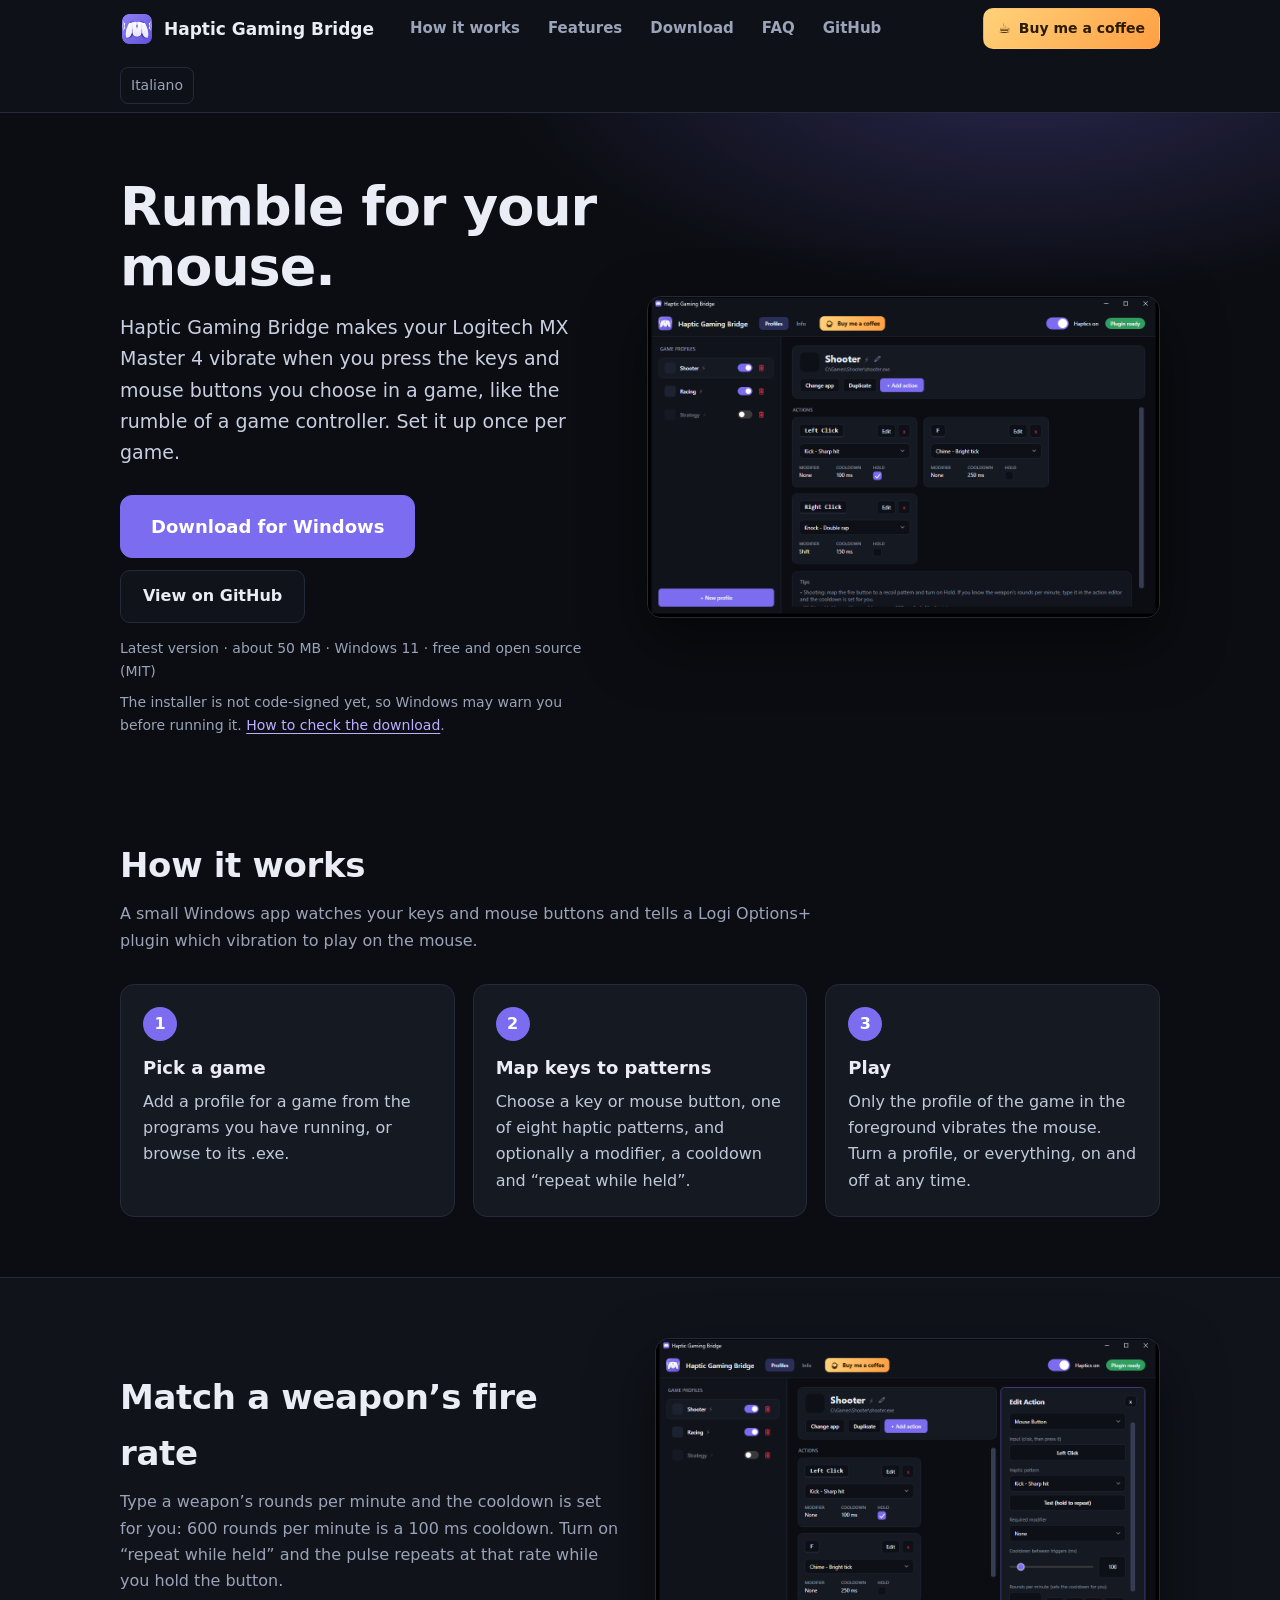
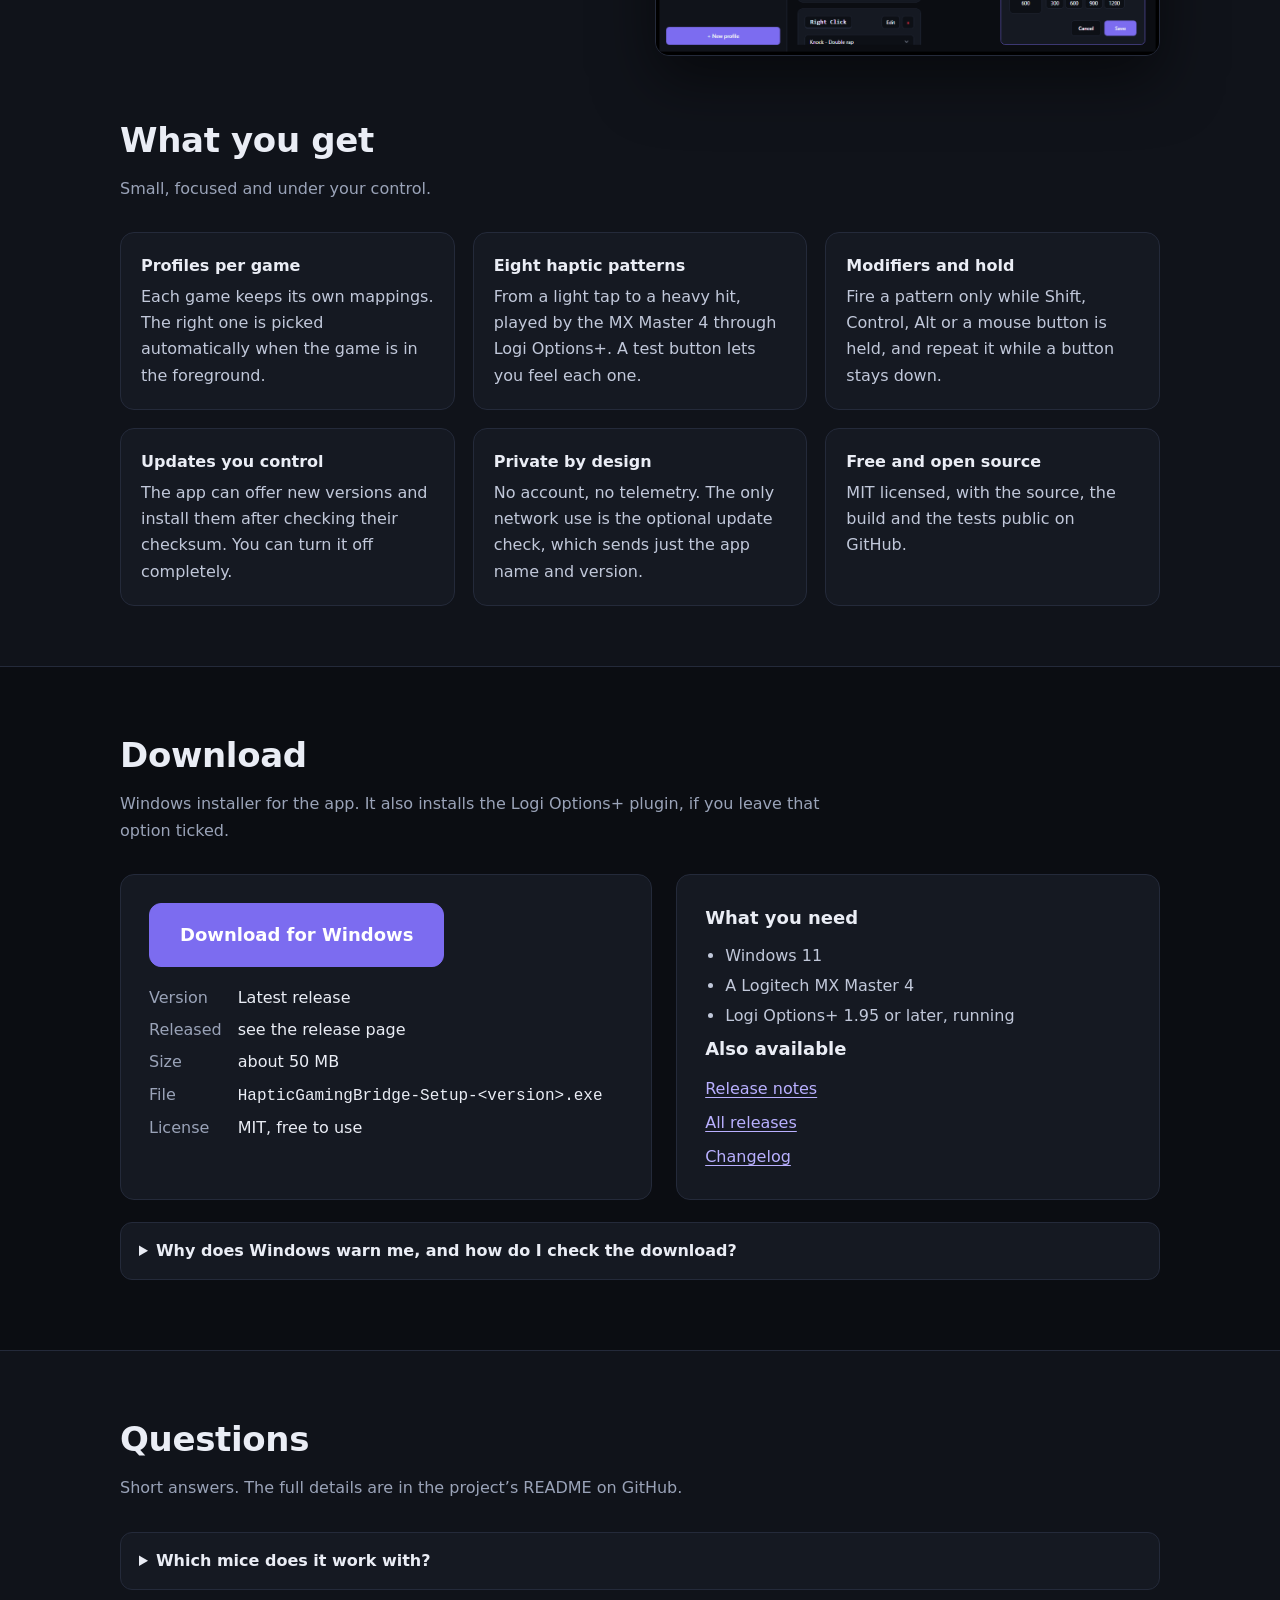
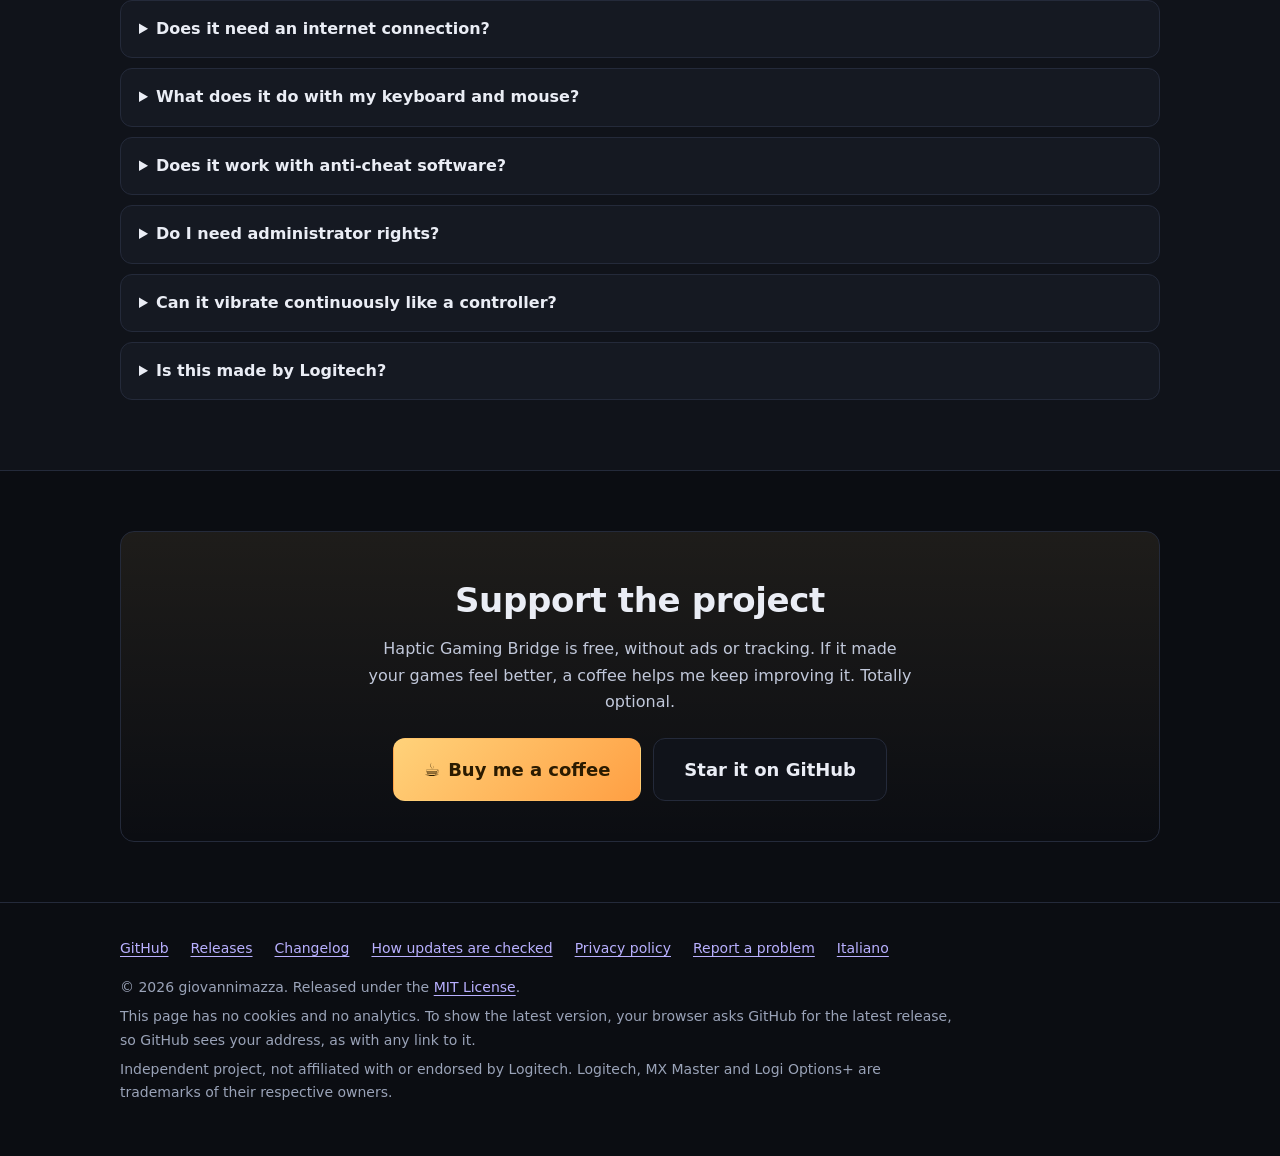
==== site/index.html @ e9592797 "Add a static website with the download page, and a way to deploy it site/ has an English and an Ital" ====
<!doctype html>
<html lang="en">
<head>
<meta charset="utf-8">
<meta name="viewport" content="width=device-width, initial-scale=1">
<meta http-equiv="Content-Security-Policy" content="default-src 'none'; script-src 'self'; style-src 'self'; img-src 'self'; connect-src https://api.github.com; base-uri 'none'; form-action 'none'">
<title>Haptic Gaming Bridge: haptic feedback for games on the Logitech MX Master 4</title>
<meta name="description" content="Make your Logitech MX Master 4 vibrate like a game controller. Choose the keys and mouse buttons per game. Free and open source for Windows.">
<meta name="theme-color" content="#10131a">
<link rel="icon" href="assets/favicon.ico">
<link rel="alternate" hreflang="it" href="it/">
<link rel="stylesheet" href="assets/style.css">
</head>
<body>
<a class="skip" href="#main">Skip to content</a>

<header class="top">
  <div class="wrap">
    <a class="brand" href="./"><img src="assets/icon-256.png" width="34" height="34" alt="">Haptic Gaming Bridge</a>
    <nav class="main" aria-label="Main">
      <a href="#how">How it works</a>
      <a href="#features">Features</a>
      <a href="#download">Download</a>
      <a href="#faq">FAQ</a>
      <a href="https://github.com/giovannimazza/haptic-bridge">GitHub</a>
    </nav>
    <span class="spacer"></span>
    <a class="btn btn-coffee btn-small" href="https://paypal.me/giovanbattistamazza"><span class="cup" aria-hidden="true">☕</span> Buy me a coffee</a>
    <a class="lang" href="it/" hreflang="it" lang="it">Italiano</a>
  </div>
</header>

<main id="main">
  <div class="hero">
    <div class="wrap">
      <div>
        <h1>Rumble for your mouse.</h1>
        <p class="lead">Haptic Gaming Bridge makes your Logitech MX Master 4 vibrate when you press the keys and mouse buttons you choose in a game, like the rumble of a game controller. Set it up once per game.</p>
        <div class="cta">
          <a class="btn btn-primary btn-big" data-dl href="https://github.com/giovannimazza/haptic-bridge/releases/latest">Download for Windows</a>
          <a class="btn" href="https://github.com/giovannimazza/haptic-bridge">View on GitHub</a>
        </div>
        <p class="meta"><span data-version>Latest version</span> · <span data-size>about 50 MB</span> · Windows 11 · free and open source (MIT)</p>
        <p class="note">The installer is not code-signed yet, so Windows may warn you before running it. <a href="#verify">How to check the download</a>.</p>
      </div>
      <figure class="shot">
        <img src="assets/screenshot-profile.png" width="1180" height="740" alt="The Haptic Gaming Bridge window: a list of game profiles on the left and, for the selected game, three actions that map keys and mouse buttons to haptic patterns.">
      </figure>
    </div>
  </div>

  <section id="how">
    <div class="wrap">
      <h2>How it works</h2>
      <p class="sub">A small Windows app watches your keys and mouse buttons and tells a Logi Options+ plugin which vibration to play on the mouse.</p>
      <div class="grid3">
        <div class="card"><span class="step">1</span><h3>Pick a game</h3><p>Add a profile for a game from the programs you have running, or browse to its .exe.</p></div>
        <div class="card"><span class="step">2</span><h3>Map keys to patterns</h3><p>Choose a key or mouse button, one of eight haptic patterns, and optionally a modifier, a cooldown and “repeat while held”.</p></div>
        <div class="card"><span class="step">3</span><h3>Play</h3><p>Only the profile of the game in the foreground vibrates the mouse. Turn a profile, or everything, on and off at any time.</p></div>
      </div>
    </div>
  </section>

  <section class="alt" id="features">
    <div class="wrap">
      <div class="grid2">
        <div>
          <h2>Match a weapon’s fire rate</h2>
          <p class="sub flush">Type a weapon’s rounds per minute and the cooldown is set for you: 600 rounds per minute is a 100 ms cooldown. Turn on “repeat while held” and the pulse repeats at that rate while you hold the button.</p>
        </div>
        <figure class="shot">
          <img src="assets/screenshot-editor.png" width="1180" height="740" loading="lazy" alt="The action editor with a rounds-per-minute box set to 600, which sets the cooldown to 100 milliseconds.">
        </figure>
      </div>
      <h2 class="gap">What you get</h2>
      <p class="sub">Small, focused and under your control.</p>
      <ul class="features">
        <li><strong>Profiles per game</strong><span>Each game keeps its own mappings. The right one is picked automatically when the game is in the foreground.</span></li>
        <li><strong>Eight haptic patterns</strong><span>From a light tap to a heavy hit, played by the MX Master 4 through Logi Options+. A test button lets you feel each one.</span></li>
        <li><strong>Modifiers and hold</strong><span>Fire a pattern only while Shift, Control, Alt or a mouse button is held, and repeat it while a button stays down.</span></li>
        <li><strong>Updates you control</strong><span>The app can offer new versions and install them after checking their checksum. You can turn it off completely.</span></li>
        <li><strong>Private by design</strong><span>No account, no telemetry. The only network use is the optional update check, which sends just the app name and version.</span></li>
        <li><strong>Free and open source</strong><span>MIT licensed, with the source, the build and the tests public on GitHub.</span></li>
      </ul>
    </div>
  </section>

  <section id="download">
    <div class="wrap">
      <h2>Download</h2>
      <p class="sub">Windows installer for the app. It also installs the Logi Options+ plugin, if you leave that option ticked.</p>
      <div class="dl">
        <div class="card">
          <a class="btn btn-primary btn-big" data-dl href="https://github.com/giovannimazza/haptic-bridge/releases/latest">Download for Windows</a>
          <dl class="kv">
            <dt>Version</dt><dd data-version>Latest release</dd>
            <dt>Released</dt><dd data-date>see the release page</dd>
            <dt>Size</dt><dd><span data-size>about 50 MB</span></dd>
            <dt>File</dt><dd><code data-installer-name>HapticGamingBridge-Setup-&lt;version&gt;.exe</code></dd>
            <dt>License</dt><dd>MIT, free to use</dd>
          </dl>
          <div id="verify" data-sha-block hidden>
            <p class="label">SHA-256 of the installer</p>
            <div class="sha"><code id="sha" data-sha></code><button class="btn btn-small" type="button" data-copy="#sha" data-done="Copied">Copy</button></div>
          </div>
        </div>
        <div class="card">
          <h3>What you need</h3>
          <ul class="list">
            <li>Windows 11</li>
            <li>A Logitech MX Master 4</li>
            <li>Logi Options+ 1.95 or later, running</li>
          </ul>
          <h3 class="gap-s">Also available</h3>
          <ul class="links">
            <li data-plugin-item hidden><a data-plugin href="https://github.com/giovannimazza/haptic-bridge/releases/latest">Logi Options+ plugin on its own (.lplug4)</a></li>
            <li data-sums-item hidden><a data-sums href="https://github.com/giovannimazza/haptic-bridge/releases/latest">Checksums (SHA256SUMS.txt)</a></li>
            <li><a data-notes href="https://github.com/giovannimazza/haptic-bridge/releases/latest">Release notes</a></li>
            <li><a href="https://github.com/giovannimazza/haptic-bridge/releases">All releases</a></li>
            <li><a href="https://github.com/giovannimazza/haptic-bridge/blob/main/CHANGELOG.md">Changelog</a></li>
          </ul>
        </div>
      </div>
      <details class="gap-s">
        <summary>Why does Windows warn me, and how do I check the download?</summary>
        <p>The installer is not code-signed yet (code signing for the project is being set up), so Windows SmartScreen may show “Windows protected your PC”. Before you run it you can check that your file is exactly the one published on GitHub by comparing its SHA-256 with the value above, or with the one on the release page.</p>
        <p>In PowerShell, from the folder of the download:</p>
        <pre><code>Get-FileHash .\HapticGamingBridge-Setup-&lt;version&gt;.exe -Algorithm SHA256</code></pre>
        <p>The two values must be identical. If you install from this page, the app can later update itself: it only runs an installer from this project’s GitHub releases whose checksum matches the published one.</p>
      </details>
    </div>
  </section>

  <section class="alt" id="faq">
    <div class="wrap">
      <h2>Questions</h2>
      <p class="sub">Short answers. The full details are in the project’s README on GitHub.</p>
      <details><summary>Which mice does it work with?</summary><p>Only the Logitech MX Master 4, which has the haptic motor. The vibration is played through Logi Options+, so it has to be installed and running.</p></details>
      <details><summary>Does it need an internet connection?</summary><p>No. The only thing the app does on the network is an optional check for updates (it asks GitHub for the latest release and sends only the app name and version). You can turn it off in the app, under Info → Updates, and then it makes no network connections at all.</p></details>
      <details><summary>What does it do with my keyboard and mouse?</summary><p>To work it installs a global keyboard and mouse hook, so it can see key presses and mouse buttons. It only compares them with the actions you set up, and does not record, store or send them. Profiles are saved on your PC, in <code>%APPDATA%\HapticGamingBridge</code>.</p></details>
      <details><summary>Does it work with anti-cheat software?</summary><p>It has not been tested with anti-cheat software. Because it uses a global input hook, check the rules of a competitive game before using it.</p></details>
      <details><summary>Do I need administrator rights?</summary><p>Not to install: it installs for your user only. A game that runs as administrator hides its input from normal programs, so in that case the app has to run as administrator too.</p></details>
      <details><summary>Can it vibrate continuously like a controller?</summary><p>No. Logi Options+ offers short, predefined vibration patterns. Each trigger is a short pulse, and the mouse may merge pulses that arrive very close together.</p></details>
      <details><summary>Is this made by Logitech?</summary><p>No. It is an independent project, not affiliated with or endorsed by Logitech.</p></details>
    </div>
  </section>

  <section>
    <div class="wrap">
      <div class="coffee-box">
        <h2>Support the project</h2>
        <p>Haptic Gaming Bridge is free, without ads or tracking. If it made your games feel better, a coffee helps me keep improving it. Totally optional.</p>
        <div class="row">
          <a class="btn btn-coffee btn-big" href="https://paypal.me/giovanbattistamazza"><span class="cup" aria-hidden="true">☕</span> Buy me a coffee</a>
          <a class="btn btn-big" href="https://github.com/giovannimazza/haptic-bridge">Star it on GitHub</a>
        </div>
      </div>
    </div>
  </section>
</main>

<footer>
  <div class="wrap">
    <div class="links-row">
      <a href="https://github.com/giovannimazza/haptic-bridge">GitHub</a>
      <a href="https://github.com/giovannimazza/haptic-bridge/releases">Releases</a>
      <a href="https://github.com/giovannimazza/haptic-bridge/blob/main/CHANGELOG.md">Changelog</a>
      <a href="https://github.com/giovannimazza/haptic-bridge/blob/main/docs/updates.md">How updates are checked</a>
      <a href="https://github.com/giovannimazza/haptic-bridge#privacy-policy">Privacy policy</a>
      <a href="https://github.com/giovannimazza/haptic-bridge/issues">Report a problem</a>
      <a href="it/" hreflang="it" lang="it">Italiano</a>
    </div>
    <p>© 2026 giovannimazza. Released under the <a href="https://github.com/giovannimazza/haptic-bridge/blob/main/LICENSE">MIT License</a>.</p>
    <p>This page has no cookies and no analytics. To show the latest version, your browser asks GitHub for the latest release, so GitHub sees your address, as with any link to it.</p>
    <p>Independent project, not affiliated with or endorsed by Logitech. Logitech, MX Master and Logi Options+ are trademarks of their respective owners.</p>
  </div>
</footer>
<script src="assets/app.js" defer></script>
</body>
</html>
---- site/assets/style.css ----
/* Haptic Gaming Bridge site. No external fonts, scripts or images: everything comes from this folder. */
:root {
  --bg: #0b0d12; --panel: #10131a; --card: #151922; --line: #242a3a;
  --text: #eaedf5; --muted: #9aa3b8; --accent: #7c6cf0; --accent-hover: #8f81f5; --green: #2f9e5f;
  --radius: 14px; --max: 1080px;
  color-scheme: dark;
}
* { box-sizing: border-box; }
html { scroll-behavior: smooth; scroll-padding-top: 76px; }
body { margin: 0; background: var(--bg); color: var(--text); font: 16px/1.65 system-ui, -apple-system, "Segoe UI", Roboto, sans-serif; -webkit-text-size-adjust: 100%; }
img { max-width: 100%; height: auto; }
a { color: #b9b0ff; text-underline-offset: 3px; }
a:hover { color: #d6d0ff; }
:focus-visible { outline: 3px solid #b9b0ff; outline-offset: 3px; border-radius: 6px; }
code, kbd { font-family: ui-monospace, "Cascadia Code", Consolas, monospace; }
.wrap { max-width: var(--max); margin: 0 auto; padding: 0 20px; }
.skip { position: absolute; left: -999px; top: 8px; background: var(--accent); color: #fff; padding: 8px 14px; border-radius: 8px; z-index: 20; }
.skip:focus { left: 12px; }

/* ---- header ---- */
header.top { position: sticky; top: 0; z-index: 10; background: rgba(16, 19, 26, .94); border-bottom: 1px solid var(--line); backdrop-filter: blur(8px); }
header.top .wrap { display: flex; align-items: center; gap: 18px; min-height: 64px; flex-wrap: wrap; padding-top: 8px; padding-bottom: 8px; }
.brand { display: flex; align-items: center; gap: 10px; color: var(--text); text-decoration: none; font-weight: 700; font-size: 17px; }
.brand img { width: 34px; height: 34px; border-radius: 8px; }
nav.main { display: flex; gap: 4px; flex-wrap: wrap; margin-left: 6px; }
nav.main a { color: var(--muted); text-decoration: none; padding: 7px 12px; border-radius: 8px; font-weight: 600; font-size: 15px; }
nav.main a:hover { color: var(--text); background: #1d2230; }
.spacer { flex: 1; }
.lang { color: var(--muted); font-size: 14px; text-decoration: none; padding: 6px 10px; border: 1px solid var(--line); border-radius: 8px; }
.lang:hover { color: var(--text); }

/* ---- buttons ---- */
.btn { display: inline-flex; align-items: center; justify-content: center; gap: 8px; padding: 12px 22px; border-radius: 10px; border: 1px solid var(--line); background: #10131a; color: var(--text); font: inherit; font-weight: 700; text-decoration: none; cursor: pointer; }
.btn:hover { background: #1a1f2b; color: #fff; }
.btn-primary { background: var(--accent); border-color: var(--accent); color: #fff; }
.btn-primary:hover { background: var(--accent-hover); border-color: var(--accent-hover); }
.btn-big { padding: 16px 30px; font-size: 18px; border-radius: 12px; }
.btn-coffee { background: linear-gradient(135deg, #ffd27a, #ff9f43); border-color: transparent; color: #2b1b00; }
.btn-coffee:hover { background: linear-gradient(135deg, #ffdc92, #ffac5c); color: #2b1b00; }
.btn-coffee .cup { display: inline-block; transform-origin: 50% 85%; }
.btn-coffee:hover .cup { animation: shake .5s ease-in-out 1; }
.btn-small { padding: 8px 14px; font-size: 14px; }
@keyframes shake { 0%, 100% { transform: rotate(0) } 15% { transform: rotate(-12deg) } 35% { transform: rotate(10deg) } 55% { transform: rotate(-8deg) } 75% { transform: rotate(6deg) } }
@media (prefers-reduced-motion: reduce) { html { scroll-behavior: auto; } .btn-coffee:hover .cup { animation: none; } }

/* ---- hero ---- */
.hero { padding: 64px 0 40px; background: radial-gradient(900px 420px at 80% -10%, rgba(124, 108, 240, .28), transparent 60%); }
.hero .wrap { display: grid; grid-template-columns: 1.15fr 1.2fr; gap: 36px; align-items: center; }
h1 { font-size: clamp(34px, 5vw, 54px); line-height: 1.1; margin: 0 0 16px; letter-spacing: -.02em; }
.lead { font-size: 19px; color: #c9cfe0; margin: 0 0 26px; max-width: 34em; }
.cta { display: flex; flex-wrap: wrap; gap: 12px; align-items: center; }
.meta { color: var(--muted); font-size: 14px; margin: 14px 0 0; }
.note { color: var(--muted); font-size: 14px; margin: 8px 0 0; max-width: 40em; }
.shot { border: 1px solid var(--line); border-radius: var(--radius); background: var(--card); box-shadow: 0 24px 60px rgba(0, 0, 0, .5); overflow: hidden; }
.shot img { display: block; width: 100%; }
figure.shot { margin: 0; }

/* Spacing helpers: inline style attributes are blocked by the Content-Security-Policy, so they live here. */
.flush { margin-bottom: 0; }
h2.gap { margin-top: 56px; }
.gap-s { margin-top: 22px; }
.label { margin: 20px 0 0; font-weight: 700; }

/* Grid children may shrink below their content, so a long word or line can never push the page wider than the screen. */
.hero .wrap > *, .grid3 > *, .grid2 > *, .features > *, .dl > * { min-width: 0; }
.kv code { overflow-wrap: anywhere; }

/* ---- sections ---- */
section { padding: 60px 0; }
section.alt { background: var(--panel); border-top: 1px solid var(--line); border-bottom: 1px solid var(--line); }
h2 { font-size: clamp(26px, 3.4vw, 34px); margin: 0 0 8px; letter-spacing: -.01em; }
.sub { color: var(--muted); margin: 0 0 30px; max-width: 46em; }
.grid3 { display: grid; grid-template-columns: repeat(3, 1fr); gap: 18px; }
.grid2 { display: grid; grid-template-columns: 1fr 1fr; gap: 30px; align-items: center; }
.card { background: var(--card); border: 1px solid var(--line); border-radius: var(--radius); padding: 22px; }
.card h3 { margin: 0 0 6px; font-size: 18px; }
.card p { margin: 0; color: #c1c8da; }
.step { display: inline-grid; place-items: center; width: 34px; height: 34px; border-radius: 50%; background: var(--accent); color: #fff; font-weight: 800; margin-bottom: 12px; }
.features { list-style: none; padding: 0; margin: 0; display: grid; grid-template-columns: repeat(3, 1fr); gap: 18px; }
.features li { background: var(--card); border: 1px solid var(--line); border-radius: var(--radius); padding: 20px; }
.features strong { display: block; margin-bottom: 4px; }
.features span { color: #c1c8da; }

/* ---- download ---- */
.dl { display: grid; grid-template-columns: 1.1fr 1fr; gap: 24px; }
.dl .card { padding: 28px; }
.kv { display: grid; grid-template-columns: max-content 1fr; gap: 6px 16px; margin: 18px 0 0; }
.kv dt { color: var(--muted); }
.kv dd { margin: 0; word-break: break-word; }
.sha { display: flex; gap: 8px; align-items: stretch; margin-top: 6px; }
.sha code { flex: 1; background: #0d1016; border: 1px solid var(--line); border-radius: 8px; padding: 9px 12px; font-size: 12.5px; word-break: break-all; color: #cfd6ea; }
.list { margin: 10px 0 0; padding-left: 20px; color: #c1c8da; }
.list li { margin: 4px 0; }
.links { list-style: none; padding: 0; margin: 12px 0 0; display: grid; gap: 8px; }

details { border: 1px solid var(--line); border-radius: 12px; background: var(--card); padding: 0 18px; margin: 10px 0; }
details summary { cursor: pointer; padding: 15px 0; font-weight: 700; }
details[open] summary { border-bottom: 1px solid var(--line); margin-bottom: 12px; }
details p, details pre { margin: 0 0 14px; color: #c1c8da; }
pre { background: #0d1016; border: 1px solid var(--line); border-radius: 8px; padding: 12px 14px; overflow-x: auto; font-size: 13.5px; }

.coffee-box { text-align: center; padding: 40px 24px; background: linear-gradient(180deg, rgba(255, 210, 122, .08), transparent); border: 1px solid var(--line); border-radius: var(--radius); }
.coffee-box p { color: #c1c8da; max-width: 34em; margin: 0 auto 22px; }
.coffee-box .row { display: flex; gap: 12px; justify-content: center; flex-wrap: wrap; }

footer { border-top: 1px solid var(--line); padding: 34px 0 46px; color: var(--muted); font-size: 14px; }
footer .links-row { display: flex; flex-wrap: wrap; gap: 8px 22px; margin-bottom: 16px; }
footer a { color: #b9b0ff; }
footer p { margin: 6px 0; max-width: 60em; }

/* ---- small screens ---- */
@media (max-width: 900px) {
  .hero .wrap, .dl, .grid2 { grid-template-columns: minmax(0, 1fr); }
  .grid3, .features { grid-template-columns: minmax(0, 1fr); }
  .hero { padding-top: 36px; }
  nav.main { order: 3; width: 100%; margin-left: 0; }
}
@media (max-width: 480px) {
  .btn-big { width: 100%; }
  .cta { flex-direction: column; align-items: stretch; }
  .sha { flex-direction: column; }
}
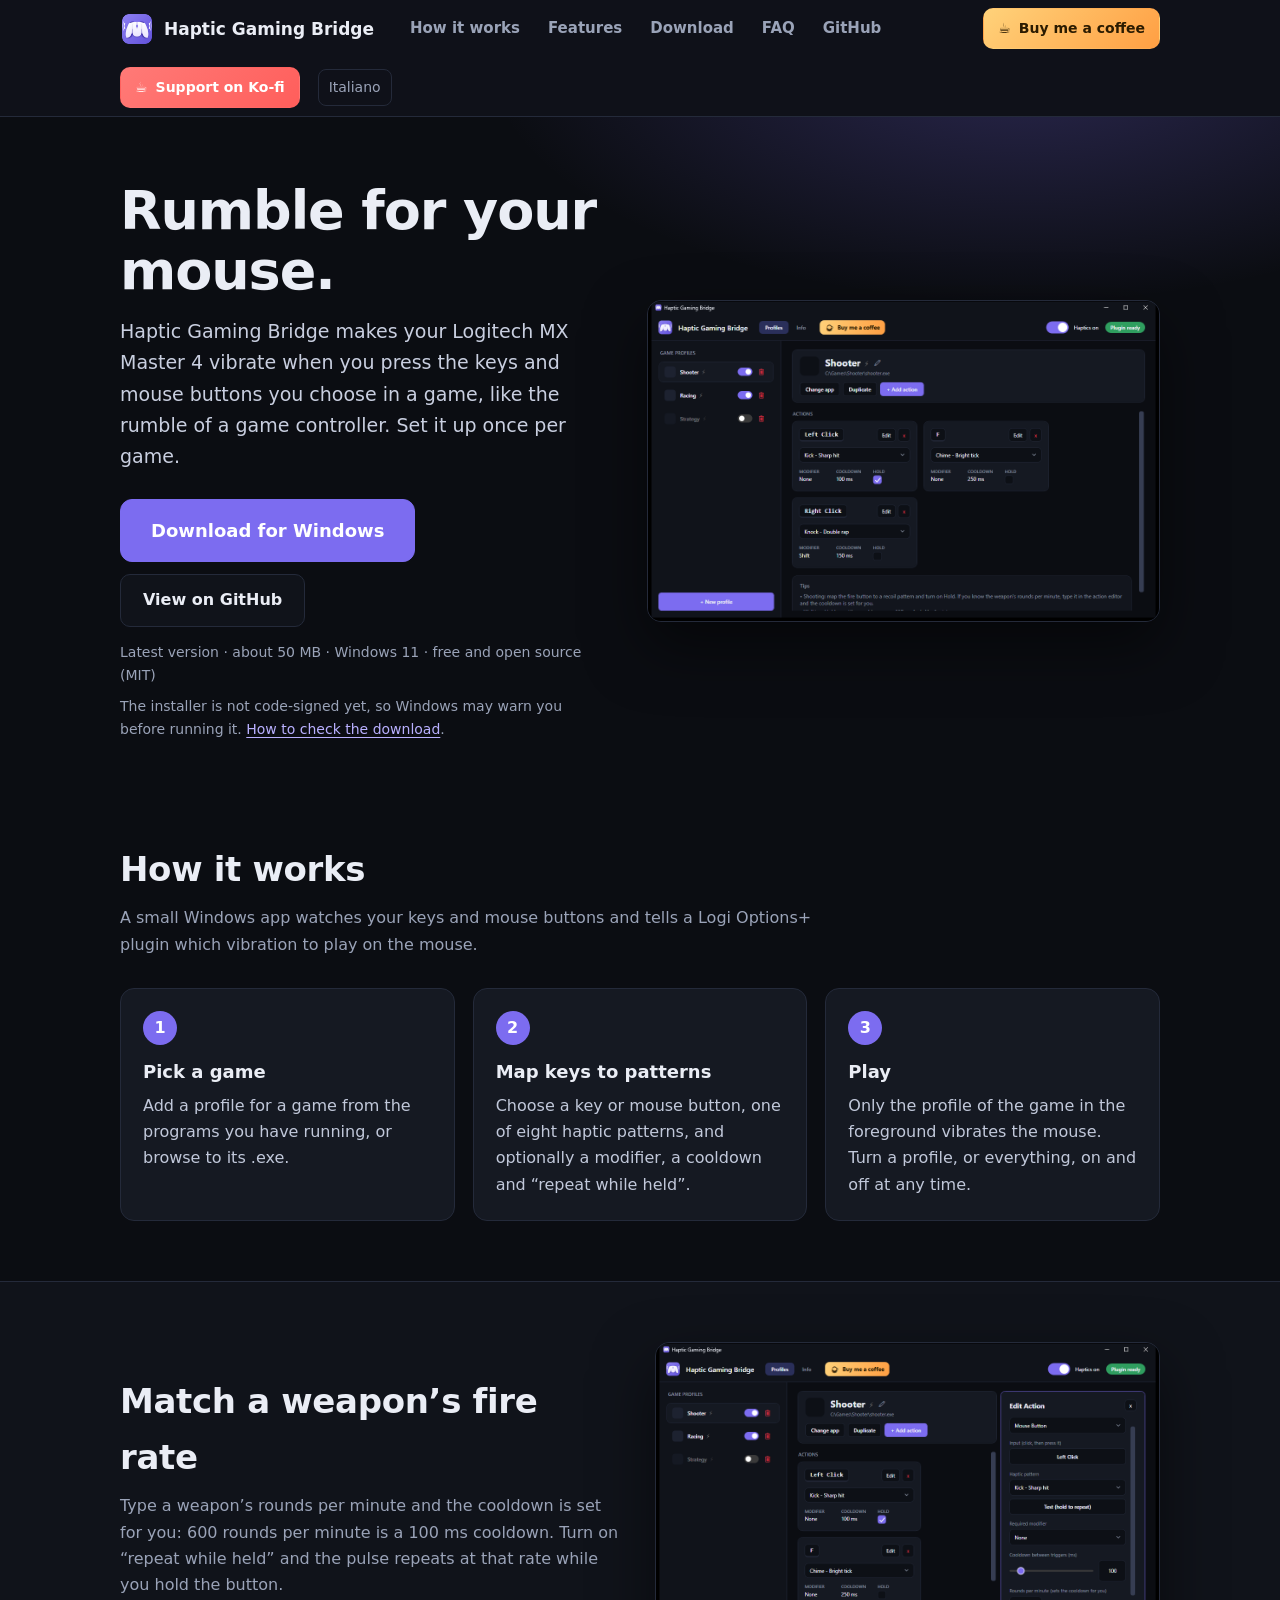
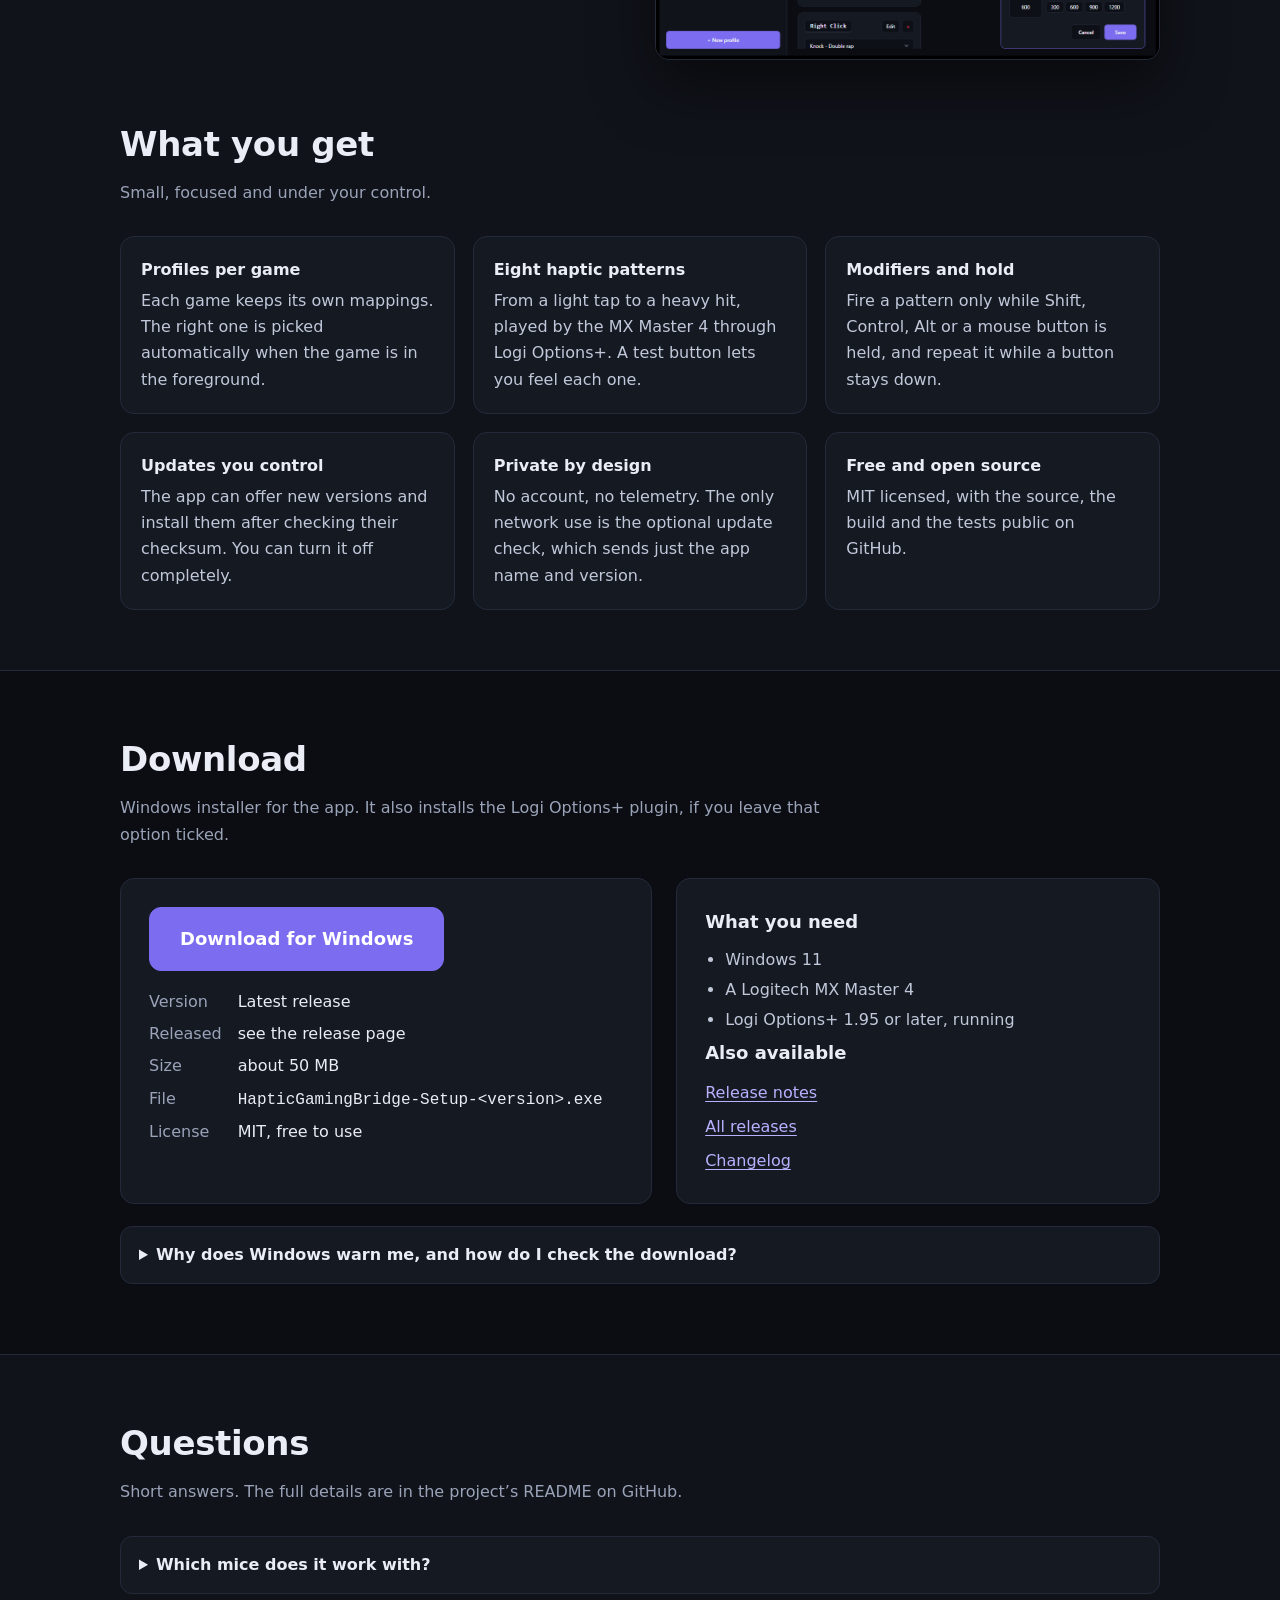
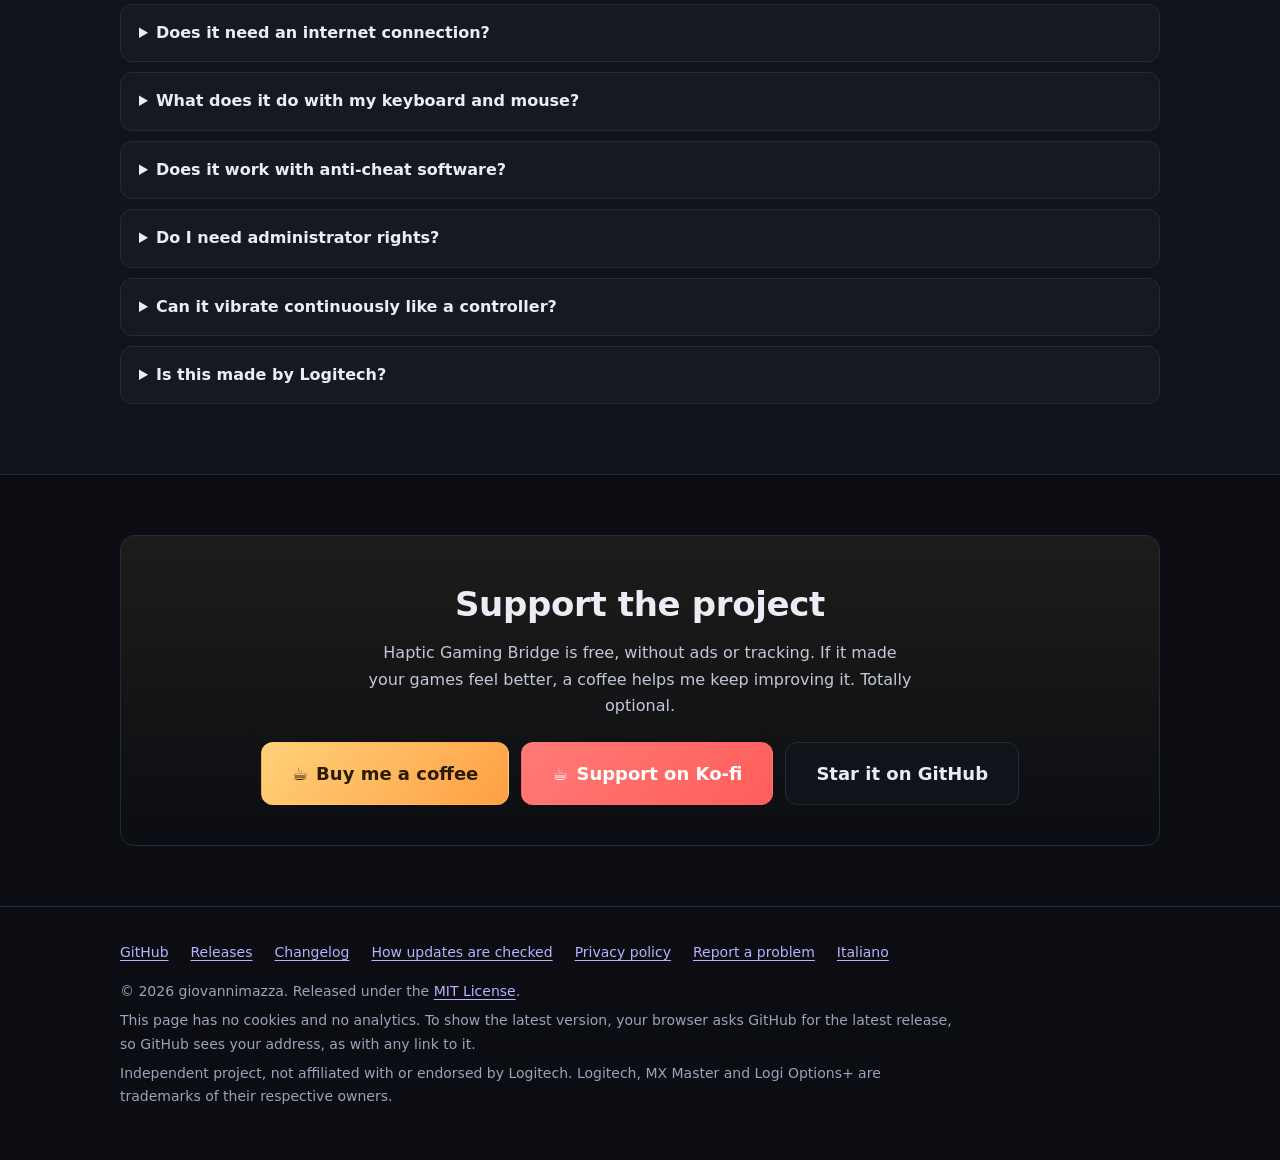
==== commit 65a5ea5f: "Add a Ko-fi support button next to the PayPal one A second, separate button in the app header, the w" ====
--- a/site/index.html
+++ b/site/index.html
@@ -26,6 +26,7 @@
     </nav>
     <span class="spacer"></span>
     <a class="btn btn-coffee btn-small" href="https://paypal.me/giovanbattistamazza"><span class="cup" aria-hidden="true">☕</span> Buy me a coffee</a>
+    <a class="btn btn-kofi btn-small" href="https://ko-fi.com/giovanbattistamazza"><span class="cup" aria-hidden="true">☕</span> Support on Ko-fi</a>
     <a class="lang" href="it/" hreflang="it" lang="it">Italiano</a>
   </div>
 </header>
@@ -152,6 +153,7 @@
         <p>Haptic Gaming Bridge is free, without ads or tracking. If it made your games feel better, a coffee helps me keep improving it. Totally optional.</p>
         <div class="row">
           <a class="btn btn-coffee btn-big" href="https://paypal.me/giovanbattistamazza"><span class="cup" aria-hidden="true">☕</span> Buy me a coffee</a>
+          <a class="btn btn-kofi btn-big" href="https://ko-fi.com/giovanbattistamazza"><span class="cup" aria-hidden="true">☕</span> Support on Ko-fi</a>
           <a class="btn btn-big" href="https://github.com/giovannimazza/haptic-bridge">Star it on GitHub</a>
         </div>
       </div>
--- a/site/assets/style.css
+++ b/site/assets/style.css
@@ -37,11 +37,13 @@
 .btn-big { padding: 16px 30px; font-size: 18px; border-radius: 12px; }
 .btn-coffee { background: linear-gradient(135deg, #ffd27a, #ff9f43); border-color: transparent; color: #2b1b00; }
 .btn-coffee:hover { background: linear-gradient(135deg, #ffdc92, #ffac5c); color: #2b1b00; }
-.btn-coffee .cup { display: inline-block; transform-origin: 50% 85%; }
-.btn-coffee:hover .cup { animation: shake .5s ease-in-out 1; }
+.btn-kofi { background: linear-gradient(135deg, #ff7a77, #ff5e5b); border-color: transparent; color: #fff; }
+.btn-kofi:hover { background: linear-gradient(135deg, #ff8d8a, #ff706d); color: #fff; }
+.btn-coffee .cup, .btn-kofi .cup { display: inline-block; transform-origin: 50% 85%; }
+.btn-coffee:hover .cup, .btn-kofi:hover .cup { animation: shake .5s ease-in-out 1; }
 .btn-small { padding: 8px 14px; font-size: 14px; }
 @keyframes shake { 0%, 100% { transform: rotate(0) } 15% { transform: rotate(-12deg) } 35% { transform: rotate(10deg) } 55% { transform: rotate(-8deg) } 75% { transform: rotate(6deg) } }
-@media (prefers-reduced-motion: reduce) { html { scroll-behavior: auto; } .btn-coffee:hover .cup { animation: none; } }
+@media (prefers-reduced-motion: reduce) { html { scroll-behavior: auto; } .btn-coffee:hover .cup, .btn-kofi:hover .cup { animation: none; } }
 
 /* ---- hero ---- */
 .hero { padding: 64px 0 40px; background: radial-gradient(900px 420px at 80% -10%, rgba(124, 108, 240, .28), transparent 60%); }
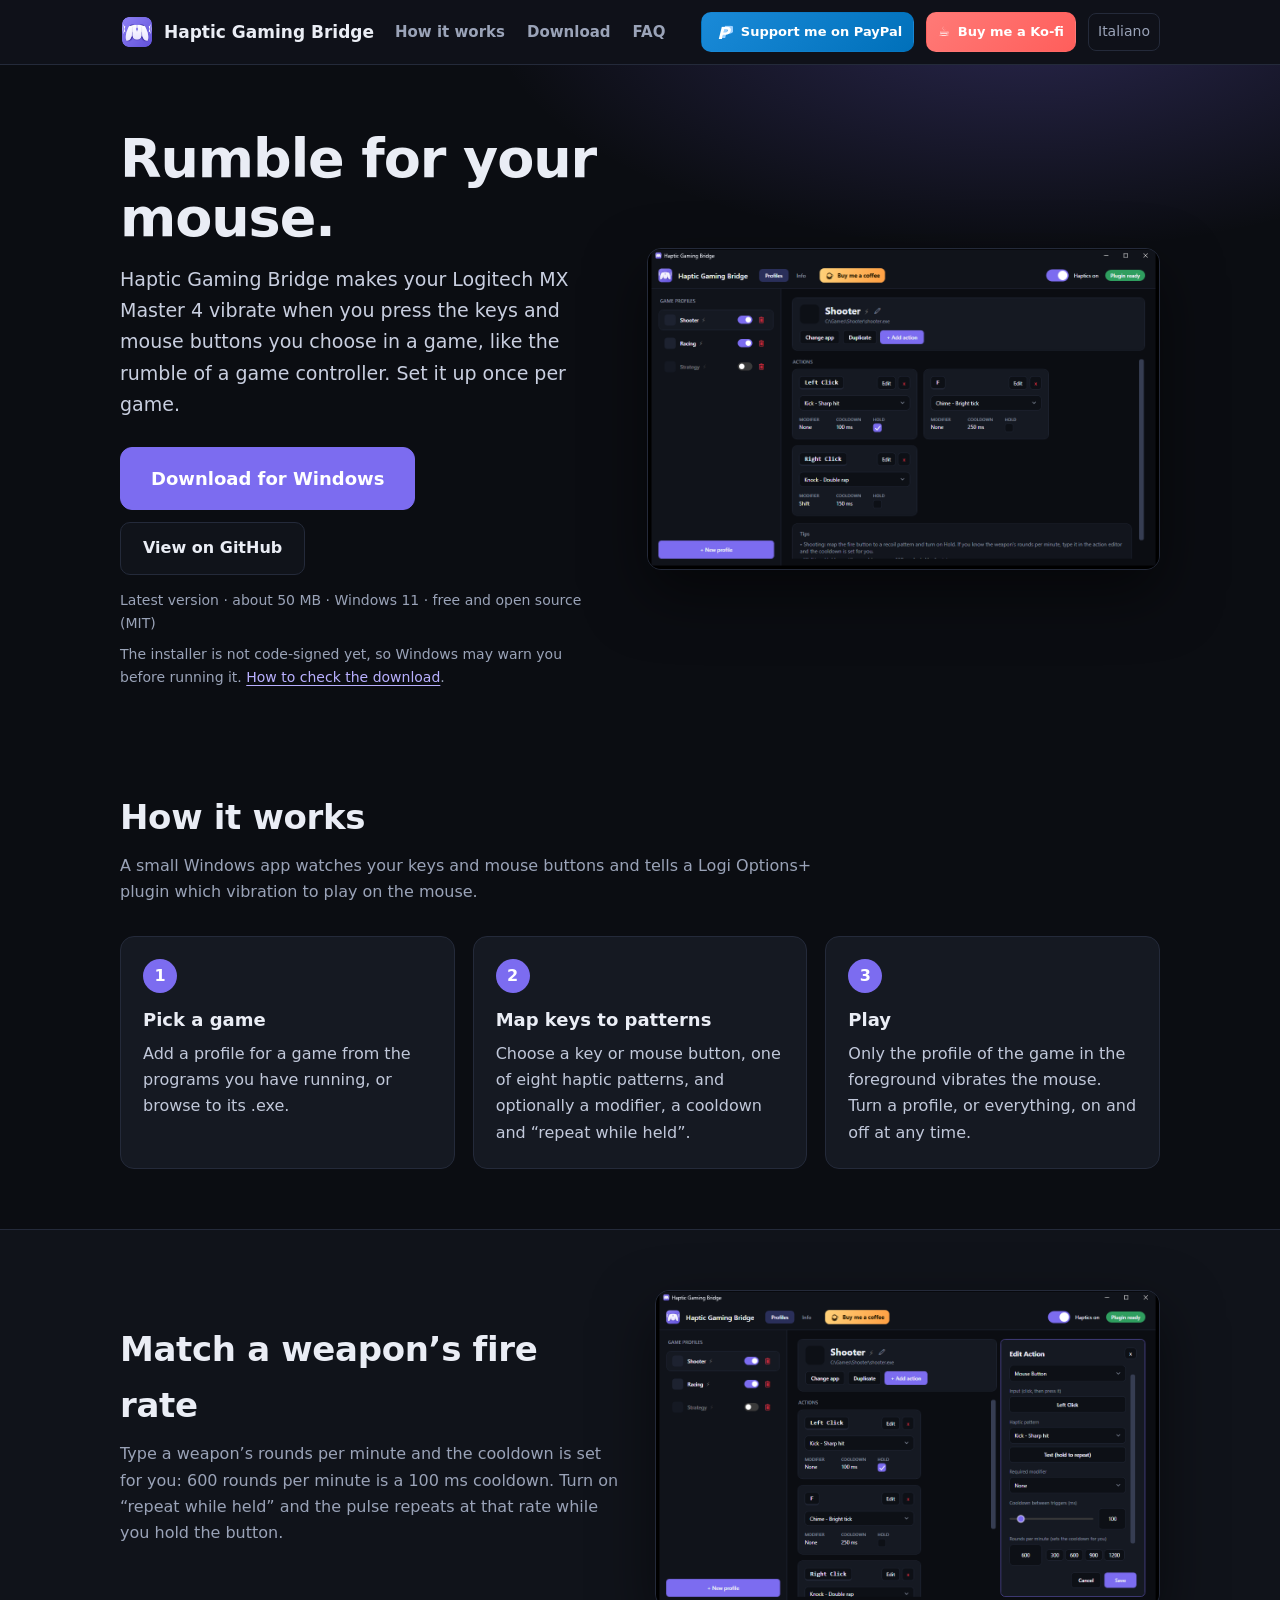
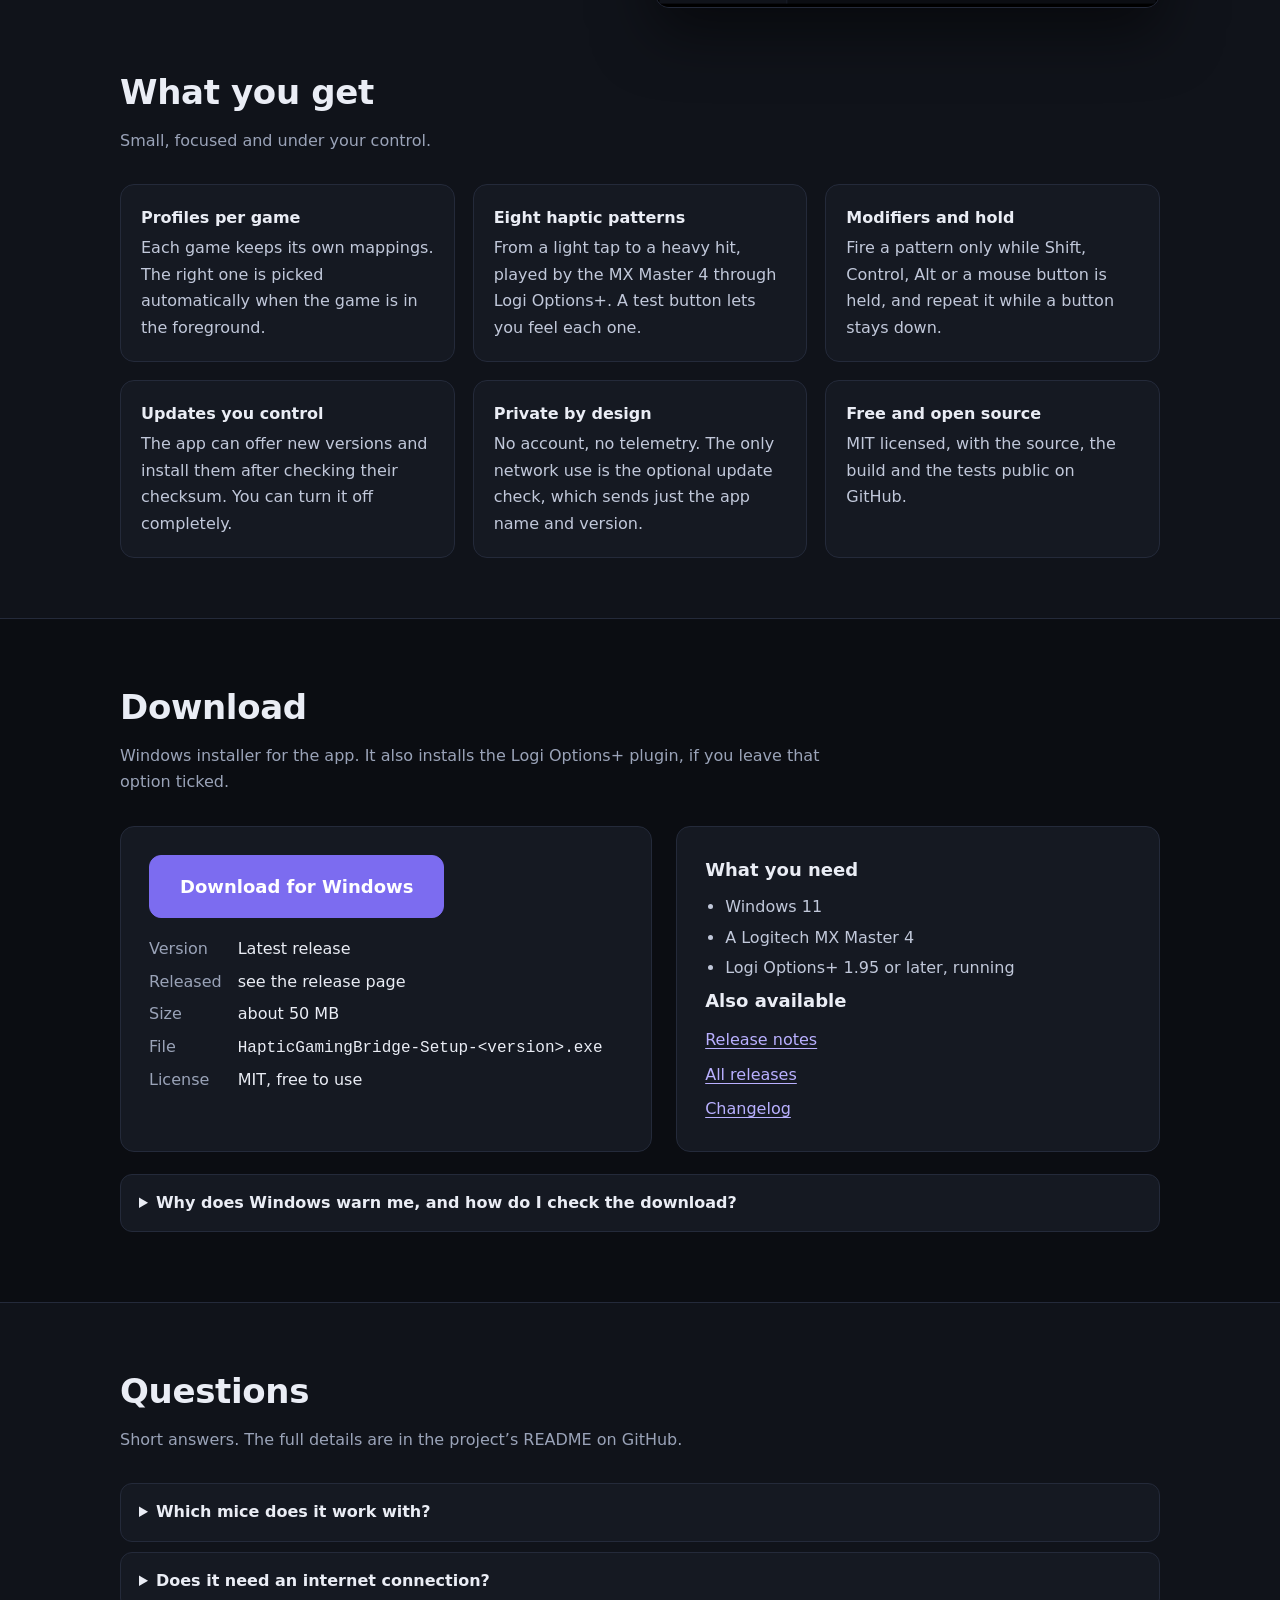
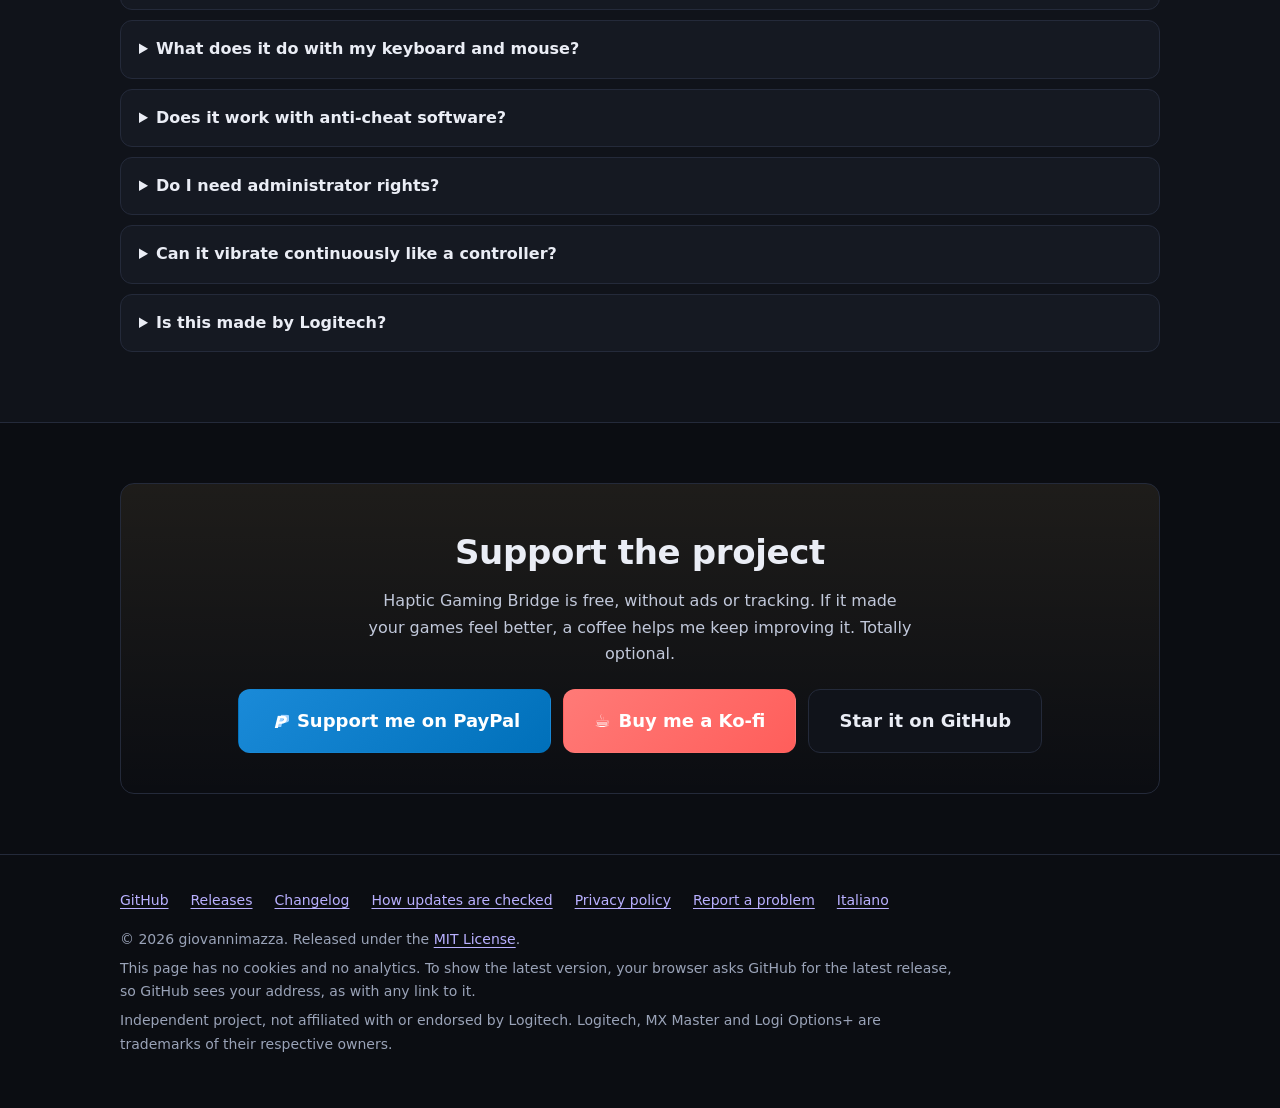
==== commit a93c4ed7: "Rename the support buttons: Support me on PayPal (blue) and Buy me a Ko-fi PayPal gets the blue styl" ====
--- a/site/index.html
+++ b/site/index.html
@@ -19,14 +19,12 @@
     <a class="brand" href="./"><img src="assets/icon-256.png" width="34" height="34" alt="">Haptic Gaming Bridge</a>
     <nav class="main" aria-label="Main">
       <a href="#how">How it works</a>
-      <a href="#features">Features</a>
       <a href="#download">Download</a>
       <a href="#faq">FAQ</a>
-      <a href="https://github.com/giovannimazza/haptic-bridge">GitHub</a>
     </nav>
     <span class="spacer"></span>
-    <a class="btn btn-coffee btn-small" href="https://paypal.me/giovanbattistamazza"><span class="cup" aria-hidden="true">☕</span> Buy me a coffee</a>
-    <a class="btn btn-kofi btn-small" href="https://ko-fi.com/giovanbattistamazza"><span class="cup" aria-hidden="true">☕</span> Support on Ko-fi</a>
+    <a class="btn btn-paypal btn-small" href="https://paypal.me/giovanbattistamazza"><svg class="pp" viewBox="0 0 24 24" width="20" height="20" aria-hidden="true"><text class="pp-back" x="9" y="19">P</text><text class="pp-front" x="5" y="20">P</text></svg> Support me on PayPal</a>
+    <a class="btn btn-kofi btn-small" href="https://ko-fi.com/giovanbattistamazza"><span class="cup" aria-hidden="true">☕</span> Buy me a Ko-fi</a>
     <a class="lang" href="it/" hreflang="it" lang="it">Italiano</a>
   </div>
 </header>
@@ -152,8 +150,8 @@
         <h2>Support the project</h2>
         <p>Haptic Gaming Bridge is free, without ads or tracking. If it made your games feel better, a coffee helps me keep improving it. Totally optional.</p>
         <div class="row">
-          <a class="btn btn-coffee btn-big" href="https://paypal.me/giovanbattistamazza"><span class="cup" aria-hidden="true">☕</span> Buy me a coffee</a>
-          <a class="btn btn-kofi btn-big" href="https://ko-fi.com/giovanbattistamazza"><span class="cup" aria-hidden="true">☕</span> Support on Ko-fi</a>
+          <a class="btn btn-paypal btn-big" href="https://paypal.me/giovanbattistamazza"><svg class="pp" viewBox="0 0 24 24" width="20" height="20" aria-hidden="true"><text class="pp-back" x="9" y="19">P</text><text class="pp-front" x="5" y="20">P</text></svg> Support me on PayPal</a>
+          <a class="btn btn-kofi btn-big" href="https://ko-fi.com/giovanbattistamazza"><span class="cup" aria-hidden="true">☕</span> Buy me a Ko-fi</a>
           <a class="btn btn-big" href="https://github.com/giovannimazza/haptic-bridge">Star it on GitHub</a>
         </div>
       </div>
--- a/site/assets/style.css
+++ b/site/assets/style.css
@@ -19,11 +19,11 @@
 
 /* ---- header ---- */
 header.top { position: sticky; top: 0; z-index: 10; background: rgba(16, 19, 26, .94); border-bottom: 1px solid var(--line); backdrop-filter: blur(8px); }
-header.top .wrap { display: flex; align-items: center; gap: 18px; min-height: 64px; flex-wrap: wrap; padding-top: 8px; padding-bottom: 8px; }
+header.top .wrap { display: flex; align-items: center; gap: 12px; min-height: 64px; flex-wrap: wrap; padding-top: 8px; padding-bottom: 8px; }
 .brand { display: flex; align-items: center; gap: 10px; color: var(--text); text-decoration: none; font-weight: 700; font-size: 17px; }
 .brand img { width: 34px; height: 34px; border-radius: 8px; }
-nav.main { display: flex; gap: 4px; flex-wrap: wrap; margin-left: 6px; }
-nav.main a { color: var(--muted); text-decoration: none; padding: 7px 12px; border-radius: 8px; font-weight: 600; font-size: 15px; }
+nav.main { display: flex; gap: 4px; flex-wrap: wrap; margin-left: 0; }
+nav.main a { color: var(--muted); text-decoration: none; padding: 7px 9px; border-radius: 8px; font-weight: 600; font-size: 15px; }
 nav.main a:hover { color: var(--text); background: #1d2230; }
 .spacer { flex: 1; }
 .lang { color: var(--muted); font-size: 14px; text-decoration: none; padding: 6px 10px; border: 1px solid var(--line); border-radius: 8px; }
@@ -35,15 +35,20 @@
 .btn-primary { background: var(--accent); border-color: var(--accent); color: #fff; }
 .btn-primary:hover { background: var(--accent-hover); border-color: var(--accent-hover); }
 .btn-big { padding: 16px 30px; font-size: 18px; border-radius: 12px; }
-.btn-coffee { background: linear-gradient(135deg, #ffd27a, #ff9f43); border-color: transparent; color: #2b1b00; }
-.btn-coffee:hover { background: linear-gradient(135deg, #ffdc92, #ffac5c); color: #2b1b00; }
+.btn-paypal { background: linear-gradient(135deg, #1a8ad8, #0070ba); border-color: transparent; color: #fff; }
+.btn-paypal:hover { background: linear-gradient(135deg, #2c98e4, #0a7fcc); color: #fff; }
+.btn-paypal .pp { flex: none; font: italic 900 20px/1 system-ui, "Segoe UI", sans-serif; }
+.pp-front { fill: #fff; }
+.pp-back { fill: #9cd0ff; }
 .btn-kofi { background: linear-gradient(135deg, #ff7a77, #ff5e5b); border-color: transparent; color: #fff; }
 .btn-kofi:hover { background: linear-gradient(135deg, #ff8d8a, #ff706d); color: #fff; }
-.btn-coffee .cup, .btn-kofi .cup { display: inline-block; transform-origin: 50% 85%; }
-.btn-coffee:hover .cup, .btn-kofi:hover .cup { animation: shake .5s ease-in-out 1; }
+.btn-kofi .cup { display: inline-block; transform-origin: 50% 85%; }
+.btn-kofi:hover .cup { animation: shake .5s ease-in-out 1; }
 .btn-small { padding: 8px 14px; font-size: 14px; }
+header.top .btn-small { padding: 8px 11px; font-size: 13px; white-space: nowrap; }
+header.top .lang { padding: 6px 9px; }
 @keyframes shake { 0%, 100% { transform: rotate(0) } 15% { transform: rotate(-12deg) } 35% { transform: rotate(10deg) } 55% { transform: rotate(-8deg) } 75% { transform: rotate(6deg) } }
-@media (prefers-reduced-motion: reduce) { html { scroll-behavior: auto; } .btn-coffee:hover .cup, .btn-kofi:hover .cup { animation: none; } }
+@media (prefers-reduced-motion: reduce) { html { scroll-behavior: auto; } .btn-kofi:hover .cup { animation: none; } }
 
 /* ---- hero ---- */
 .hero { padding: 64px 0 40px; background: radial-gradient(900px 420px at 80% -10%, rgba(124, 108, 240, .28), transparent 60%); }
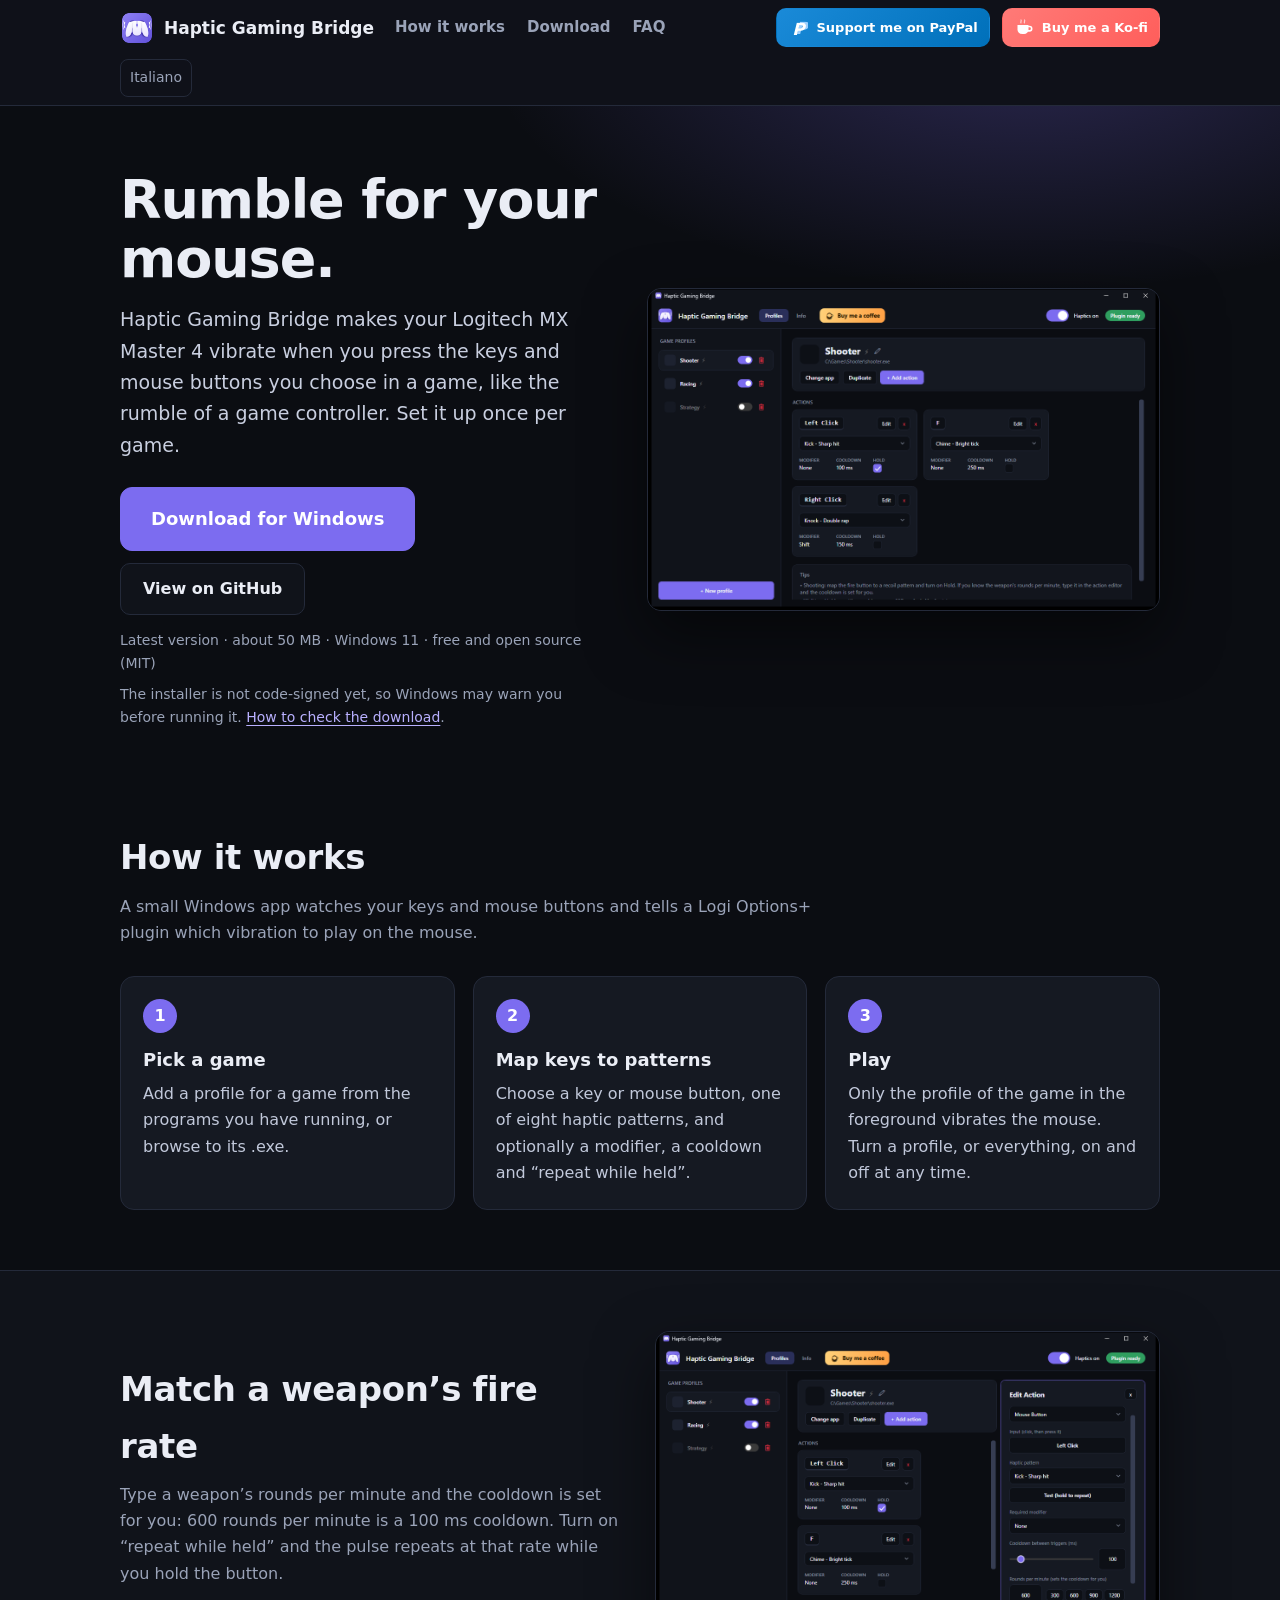
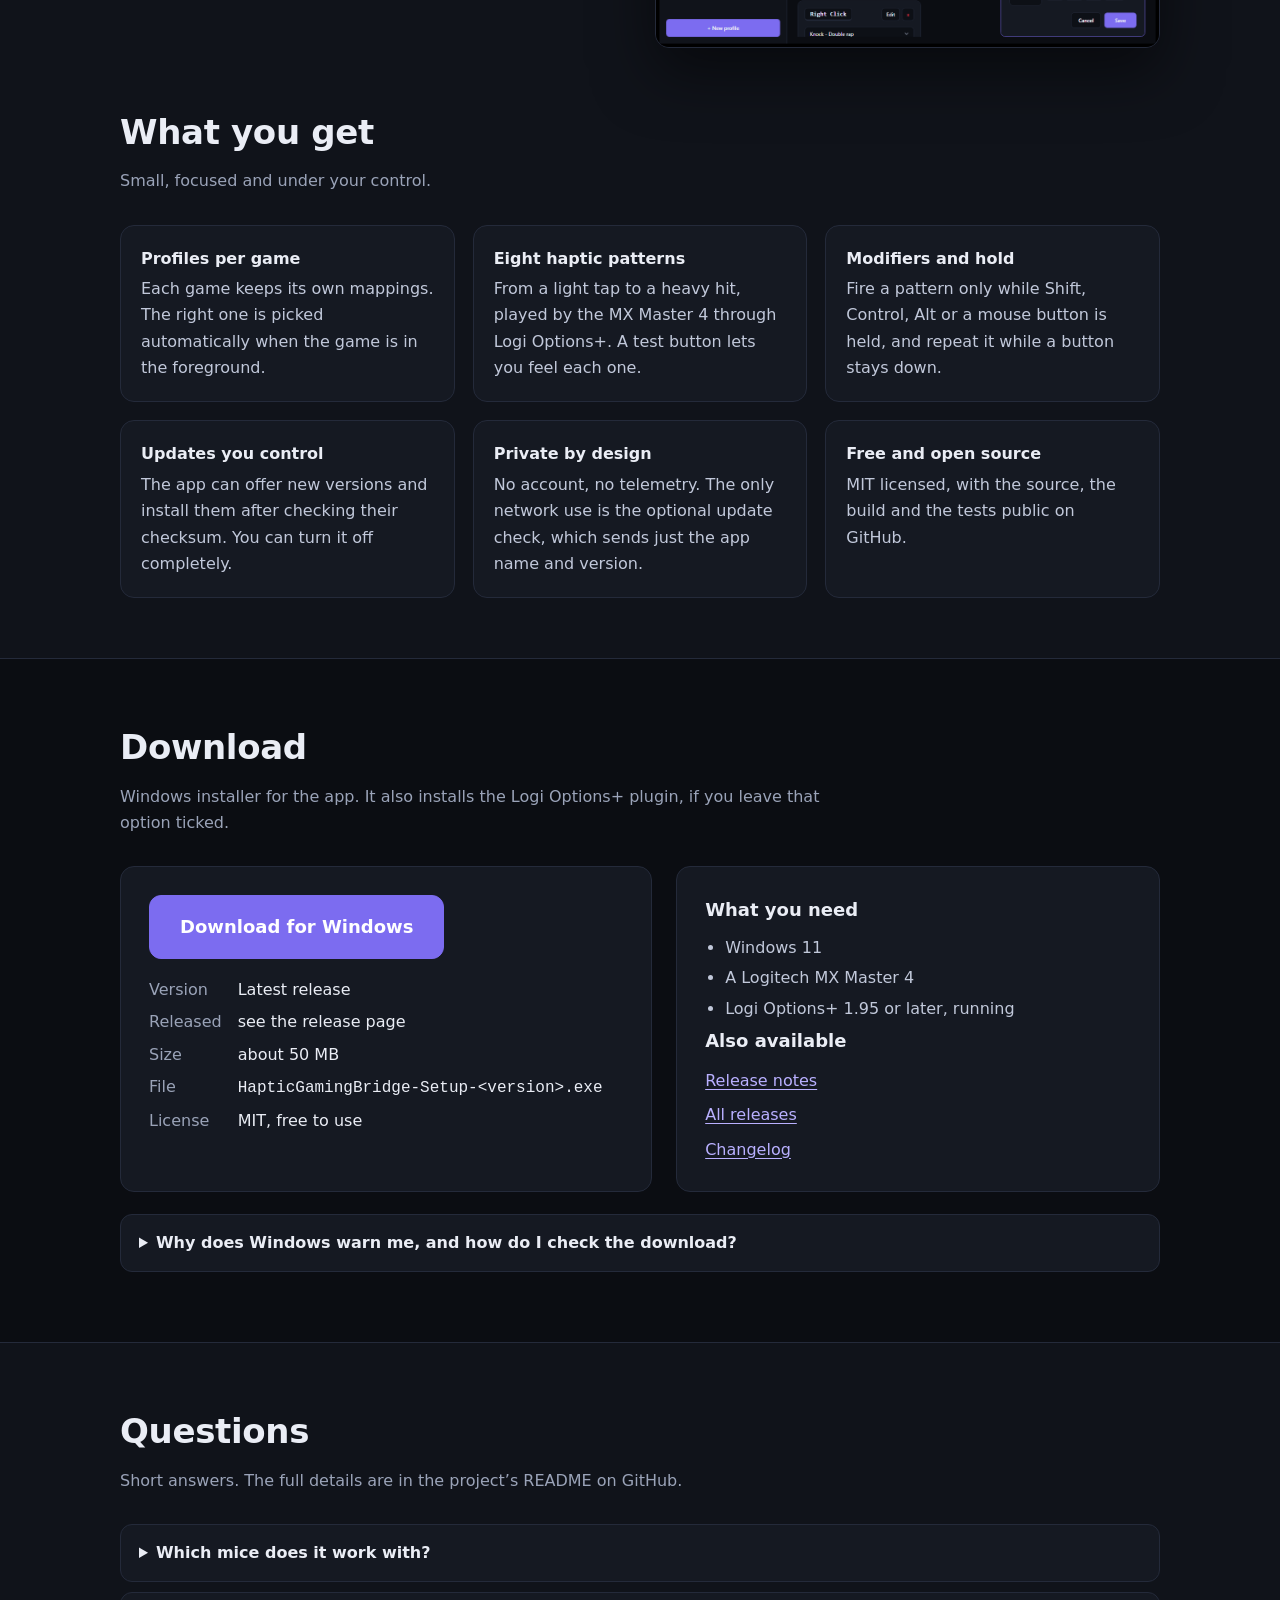
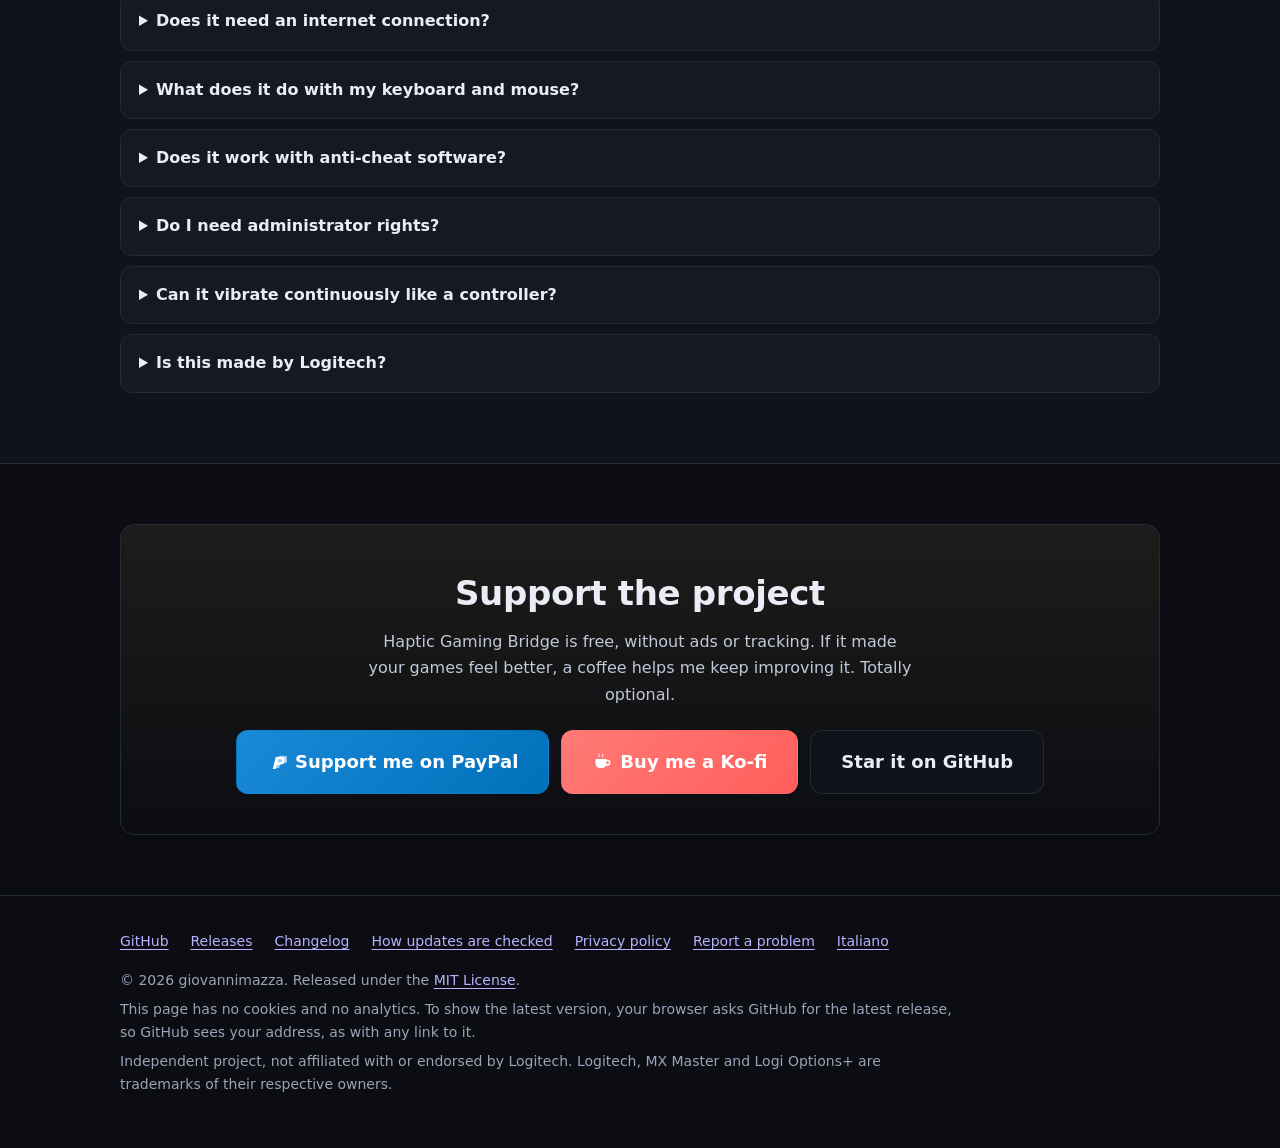
==== commit cf8bf65d: "Draw the Ko-fi cup as a vector so it is centered in the button The emoji sat low and off-centre; a f" ====
--- a/site/index.html
+++ b/site/index.html
@@ -24,7 +24,7 @@
     </nav>
     <span class="spacer"></span>
     <a class="btn btn-paypal btn-small" href="https://paypal.me/giovanbattistamazza"><svg class="pp" viewBox="0 0 24 24" width="20" height="20" aria-hidden="true"><text class="pp-back" x="9" y="19">P</text><text class="pp-front" x="5" y="20">P</text></svg> Support me on PayPal</a>
-    <a class="btn btn-kofi btn-small" href="https://ko-fi.com/giovanbattistamazza"><span class="cup" aria-hidden="true">☕</span> Buy me a Ko-fi</a>
+    <a class="btn btn-kofi btn-small" href="https://ko-fi.com/giovanbattistamazza"><span class="cup"><svg class="cupsvg" viewBox="0 0 20 20" width="20" height="20" aria-hidden="true"><path d="M3.5 7H14.5V11.5A4.5 4.5 0 0 1 10 16H8A4.5 4.5 0 0 1 3.5 11.5Z" fill="currentColor"/><path d="M14.5 8.5H15.5A2.2 2.2 0 0 1 15.5 12.9H13.8" fill="none" stroke="currentColor" stroke-width="1.6" stroke-linecap="round"/><path d="M7 4.8C6.2 3.8 7.8 3.2 7 2M10.5 4.8C9.7 3.8 11.3 3.2 10.5 2" fill="none" stroke="currentColor" stroke-width="1.2" stroke-linecap="round" opacity=".65"/></svg></span> Buy me a Ko-fi</a>
     <a class="lang" href="it/" hreflang="it" lang="it">Italiano</a>
   </div>
 </header>
@@ -151,7 +151,7 @@
         <p>Haptic Gaming Bridge is free, without ads or tracking. If it made your games feel better, a coffee helps me keep improving it. Totally optional.</p>
         <div class="row">
           <a class="btn btn-paypal btn-big" href="https://paypal.me/giovanbattistamazza"><svg class="pp" viewBox="0 0 24 24" width="20" height="20" aria-hidden="true"><text class="pp-back" x="9" y="19">P</text><text class="pp-front" x="5" y="20">P</text></svg> Support me on PayPal</a>
-          <a class="btn btn-kofi btn-big" href="https://ko-fi.com/giovanbattistamazza"><span class="cup" aria-hidden="true">☕</span> Buy me a Ko-fi</a>
+          <a class="btn btn-kofi btn-big" href="https://ko-fi.com/giovanbattistamazza"><span class="cup"><svg class="cupsvg" viewBox="0 0 20 20" width="20" height="20" aria-hidden="true"><path d="M3.5 7H14.5V11.5A4.5 4.5 0 0 1 10 16H8A4.5 4.5 0 0 1 3.5 11.5Z" fill="currentColor"/><path d="M14.5 8.5H15.5A2.2 2.2 0 0 1 15.5 12.9H13.8" fill="none" stroke="currentColor" stroke-width="1.6" stroke-linecap="round"/><path d="M7 4.8C6.2 3.8 7.8 3.2 7 2M10.5 4.8C9.7 3.8 11.3 3.2 10.5 2" fill="none" stroke="currentColor" stroke-width="1.2" stroke-linecap="round" opacity=".65"/></svg></span> Buy me a Ko-fi</a>
           <a class="btn btn-big" href="https://github.com/giovannimazza/haptic-bridge">Star it on GitHub</a>
         </div>
       </div>
--- a/site/assets/style.css
+++ b/site/assets/style.css
@@ -1,4 +1,4 @@
-/* Haptic Gaming Bridge site. No external fonts, scripts or images: everything comes from this folder. */
+﻿/* Haptic Gaming Bridge site. No external fonts, scripts or images: everything comes from this folder. */
 :root {
   --bg: #0b0d12; --panel: #10131a; --card: #151922; --line: #242a3a;
   --text: #eaedf5; --muted: #9aa3b8; --accent: #7c6cf0; --accent-hover: #8f81f5; --green: #2f9e5f;
@@ -42,7 +42,7 @@
 .pp-back { fill: #9cd0ff; }
 .btn-kofi { background: linear-gradient(135deg, #ff7a77, #ff5e5b); border-color: transparent; color: #fff; }
 .btn-kofi:hover { background: linear-gradient(135deg, #ff8d8a, #ff706d); color: #fff; }
-.btn-kofi .cup { display: inline-block; transform-origin: 50% 85%; }
+.btn-kofi .cup { display: inline-flex; line-height: 0; transform-origin: 50% 85%; }
 .btn-kofi:hover .cup { animation: shake .5s ease-in-out 1; }
 .btn-small { padding: 8px 14px; font-size: 14px; }
 header.top .btn-small { padding: 8px 11px; font-size: 13px; white-space: nowrap; }
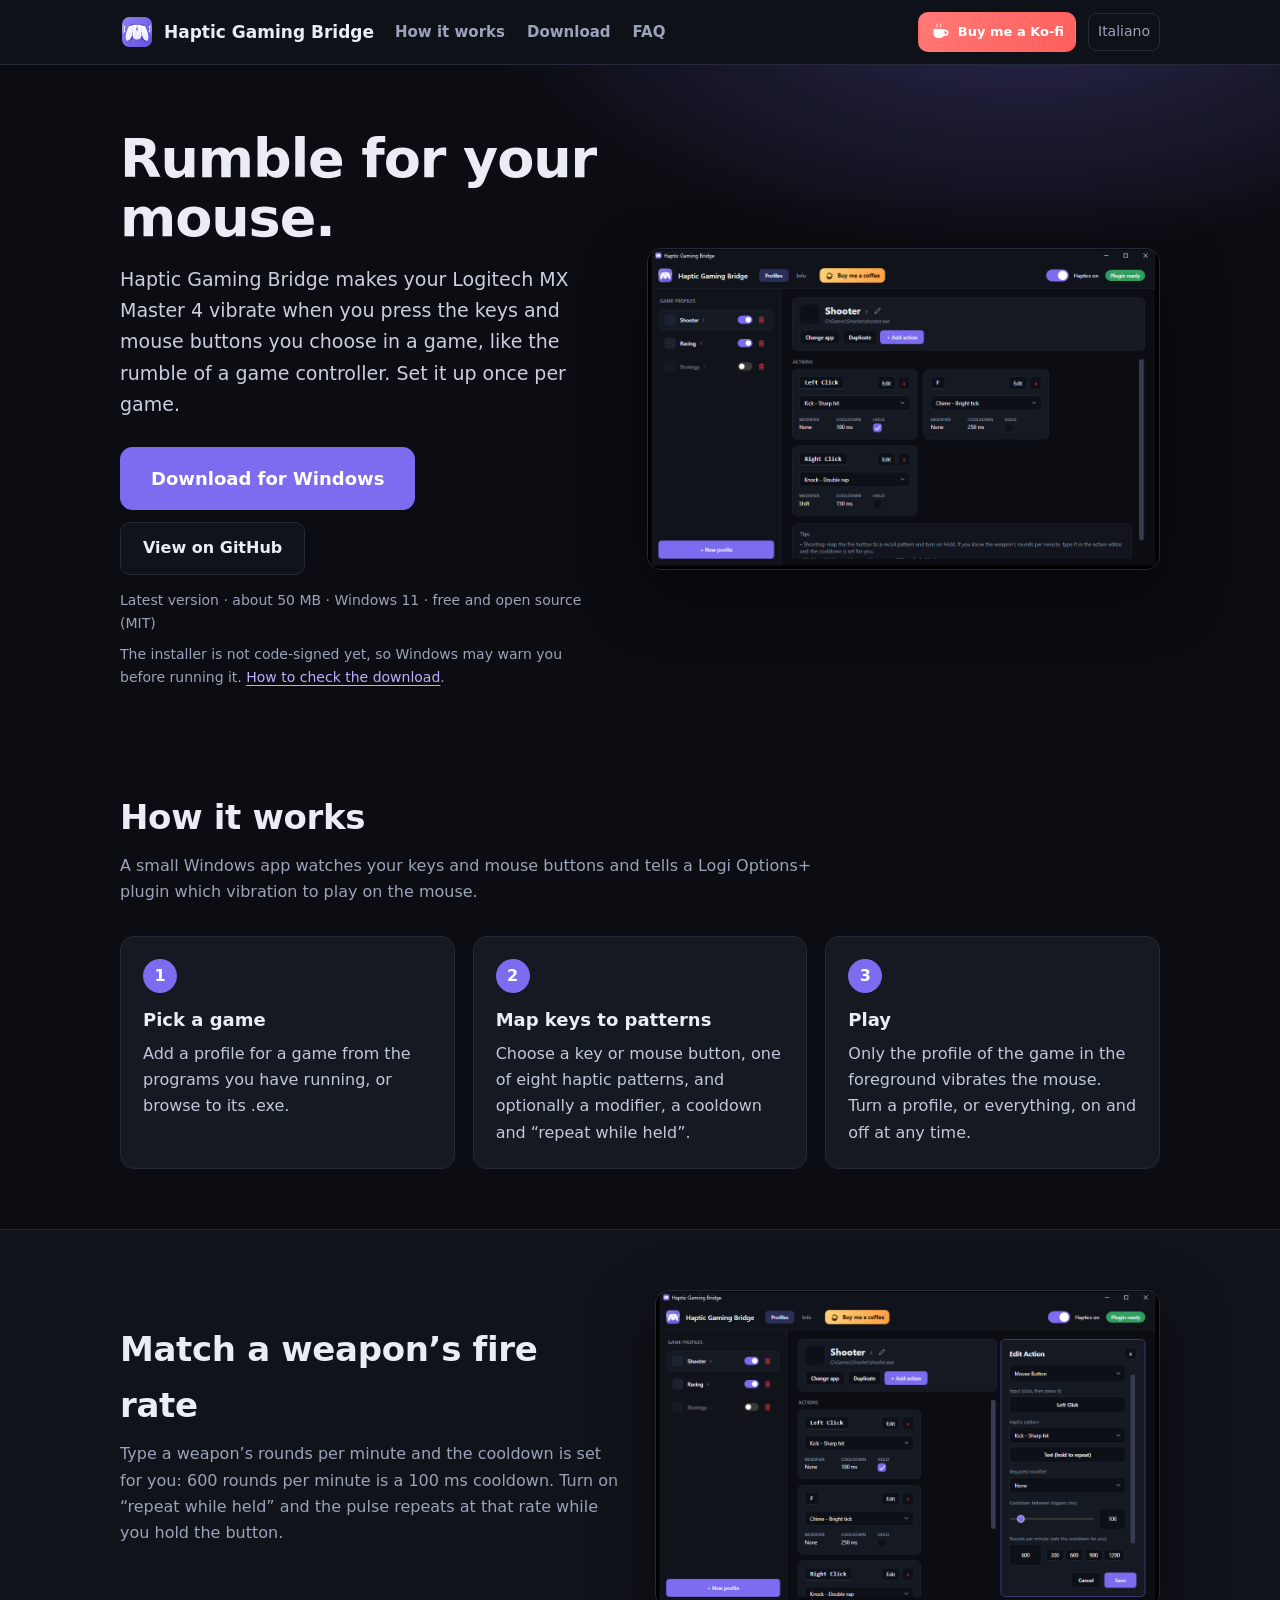
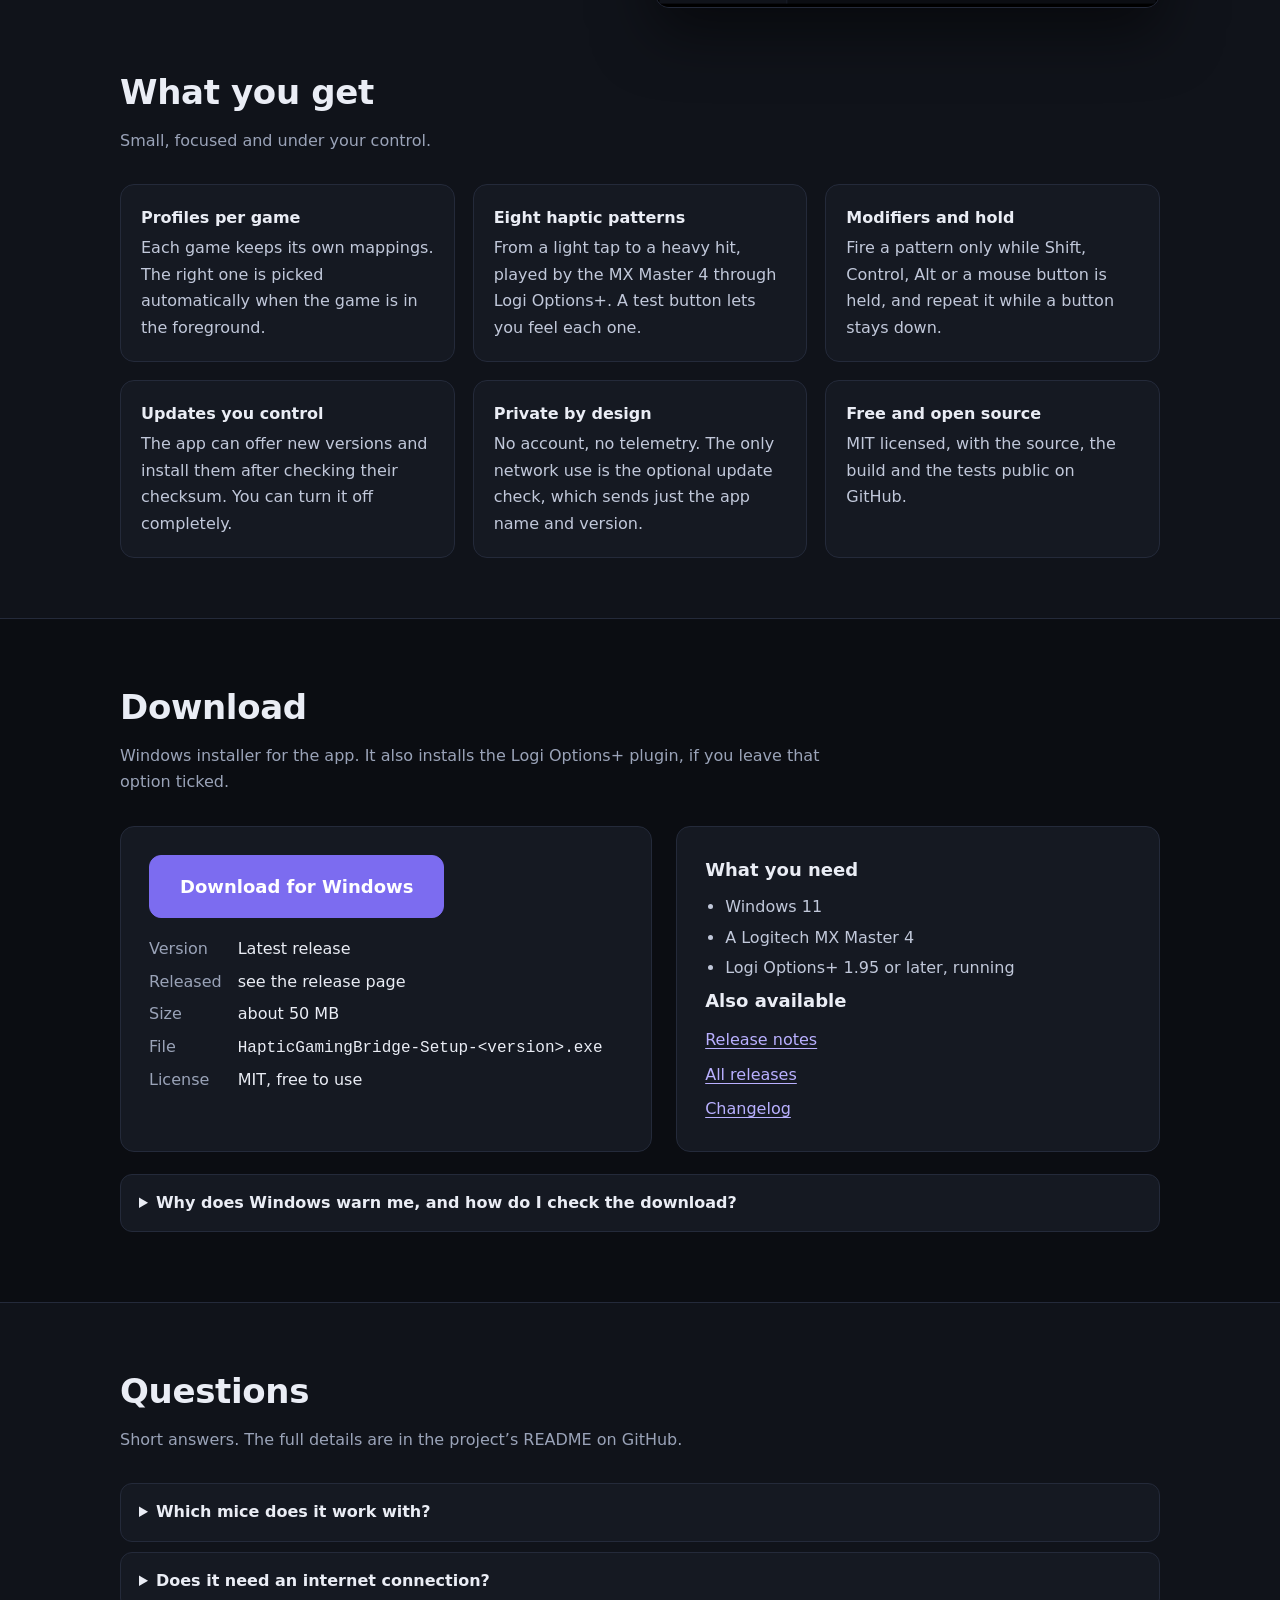
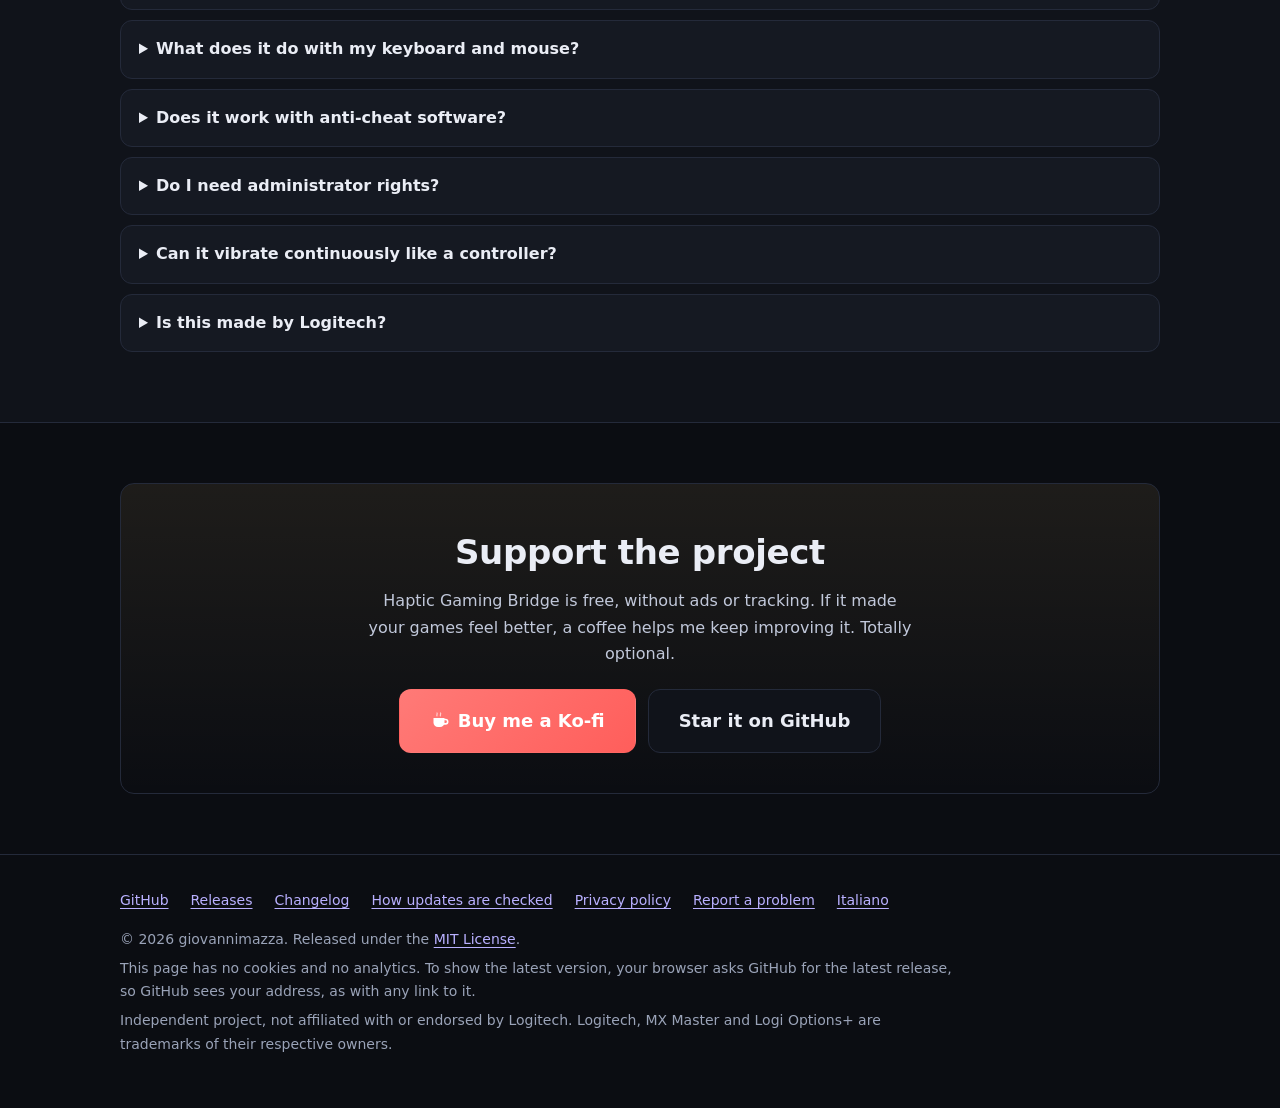
==== commit 3ea66545: "Remove the PayPal button; Ko-fi is the only support link Removed from the app header, the website (E" ====
--- a/site/index.html
+++ b/site/index.html
@@ -23,7 +23,6 @@
       <a href="#faq">FAQ</a>
     </nav>
     <span class="spacer"></span>
-    <a class="btn btn-paypal btn-small" href="https://paypal.me/giovanbattistamazza"><svg class="pp" viewBox="0 0 24 24" width="20" height="20" aria-hidden="true"><text class="pp-back" x="9" y="19">P</text><text class="pp-front" x="5" y="20">P</text></svg> Support me on PayPal</a>
     <a class="btn btn-kofi btn-small" href="https://ko-fi.com/giovanbattistamazza"><span class="cup"><svg class="cupsvg" viewBox="0 0 20 20" width="20" height="20" aria-hidden="true"><path d="M3.5 7H14.5V11.5A4.5 4.5 0 0 1 10 16H8A4.5 4.5 0 0 1 3.5 11.5Z" fill="currentColor"/><path d="M14.5 8.5H15.5A2.2 2.2 0 0 1 15.5 12.9H13.8" fill="none" stroke="currentColor" stroke-width="1.6" stroke-linecap="round"/><path d="M7 4.8C6.2 3.8 7.8 3.2 7 2M10.5 4.8C9.7 3.8 11.3 3.2 10.5 2" fill="none" stroke="currentColor" stroke-width="1.2" stroke-linecap="round" opacity=".65"/></svg></span> Buy me a Ko-fi</a>
     <a class="lang" href="it/" hreflang="it" lang="it">Italiano</a>
   </div>
@@ -150,7 +149,6 @@
         <h2>Support the project</h2>
         <p>Haptic Gaming Bridge is free, without ads or tracking. If it made your games feel better, a coffee helps me keep improving it. Totally optional.</p>
         <div class="row">
-          <a class="btn btn-paypal btn-big" href="https://paypal.me/giovanbattistamazza"><svg class="pp" viewBox="0 0 24 24" width="20" height="20" aria-hidden="true"><text class="pp-back" x="9" y="19">P</text><text class="pp-front" x="5" y="20">P</text></svg> Support me on PayPal</a>
           <a class="btn btn-kofi btn-big" href="https://ko-fi.com/giovanbattistamazza"><span class="cup"><svg class="cupsvg" viewBox="0 0 20 20" width="20" height="20" aria-hidden="true"><path d="M3.5 7H14.5V11.5A4.5 4.5 0 0 1 10 16H8A4.5 4.5 0 0 1 3.5 11.5Z" fill="currentColor"/><path d="M14.5 8.5H15.5A2.2 2.2 0 0 1 15.5 12.9H13.8" fill="none" stroke="currentColor" stroke-width="1.6" stroke-linecap="round"/><path d="M7 4.8C6.2 3.8 7.8 3.2 7 2M10.5 4.8C9.7 3.8 11.3 3.2 10.5 2" fill="none" stroke="currentColor" stroke-width="1.2" stroke-linecap="round" opacity=".65"/></svg></span> Buy me a Ko-fi</a>
           <a class="btn btn-big" href="https://github.com/giovannimazza/haptic-bridge">Star it on GitHub</a>
         </div>
--- a/site/assets/style.css
+++ b/site/assets/style.css
@@ -35,11 +35,6 @@
 .btn-primary { background: var(--accent); border-color: var(--accent); color: #fff; }
 .btn-primary:hover { background: var(--accent-hover); border-color: var(--accent-hover); }
 .btn-big { padding: 16px 30px; font-size: 18px; border-radius: 12px; }
-.btn-paypal { background: linear-gradient(135deg, #1a8ad8, #0070ba); border-color: transparent; color: #fff; }
-.btn-paypal:hover { background: linear-gradient(135deg, #2c98e4, #0a7fcc); color: #fff; }
-.btn-paypal .pp { flex: none; font: italic 900 20px/1 system-ui, "Segoe UI", sans-serif; }
-.pp-front { fill: #fff; }
-.pp-back { fill: #9cd0ff; }
 .btn-kofi { background: linear-gradient(135deg, #ff7a77, #ff5e5b); border-color: transparent; color: #fff; }
 .btn-kofi:hover { background: linear-gradient(135deg, #ff8d8a, #ff706d); color: #fff; }
 .btn-kofi .cup { display: inline-flex; line-height: 0; transform-origin: 50% 85%; }
